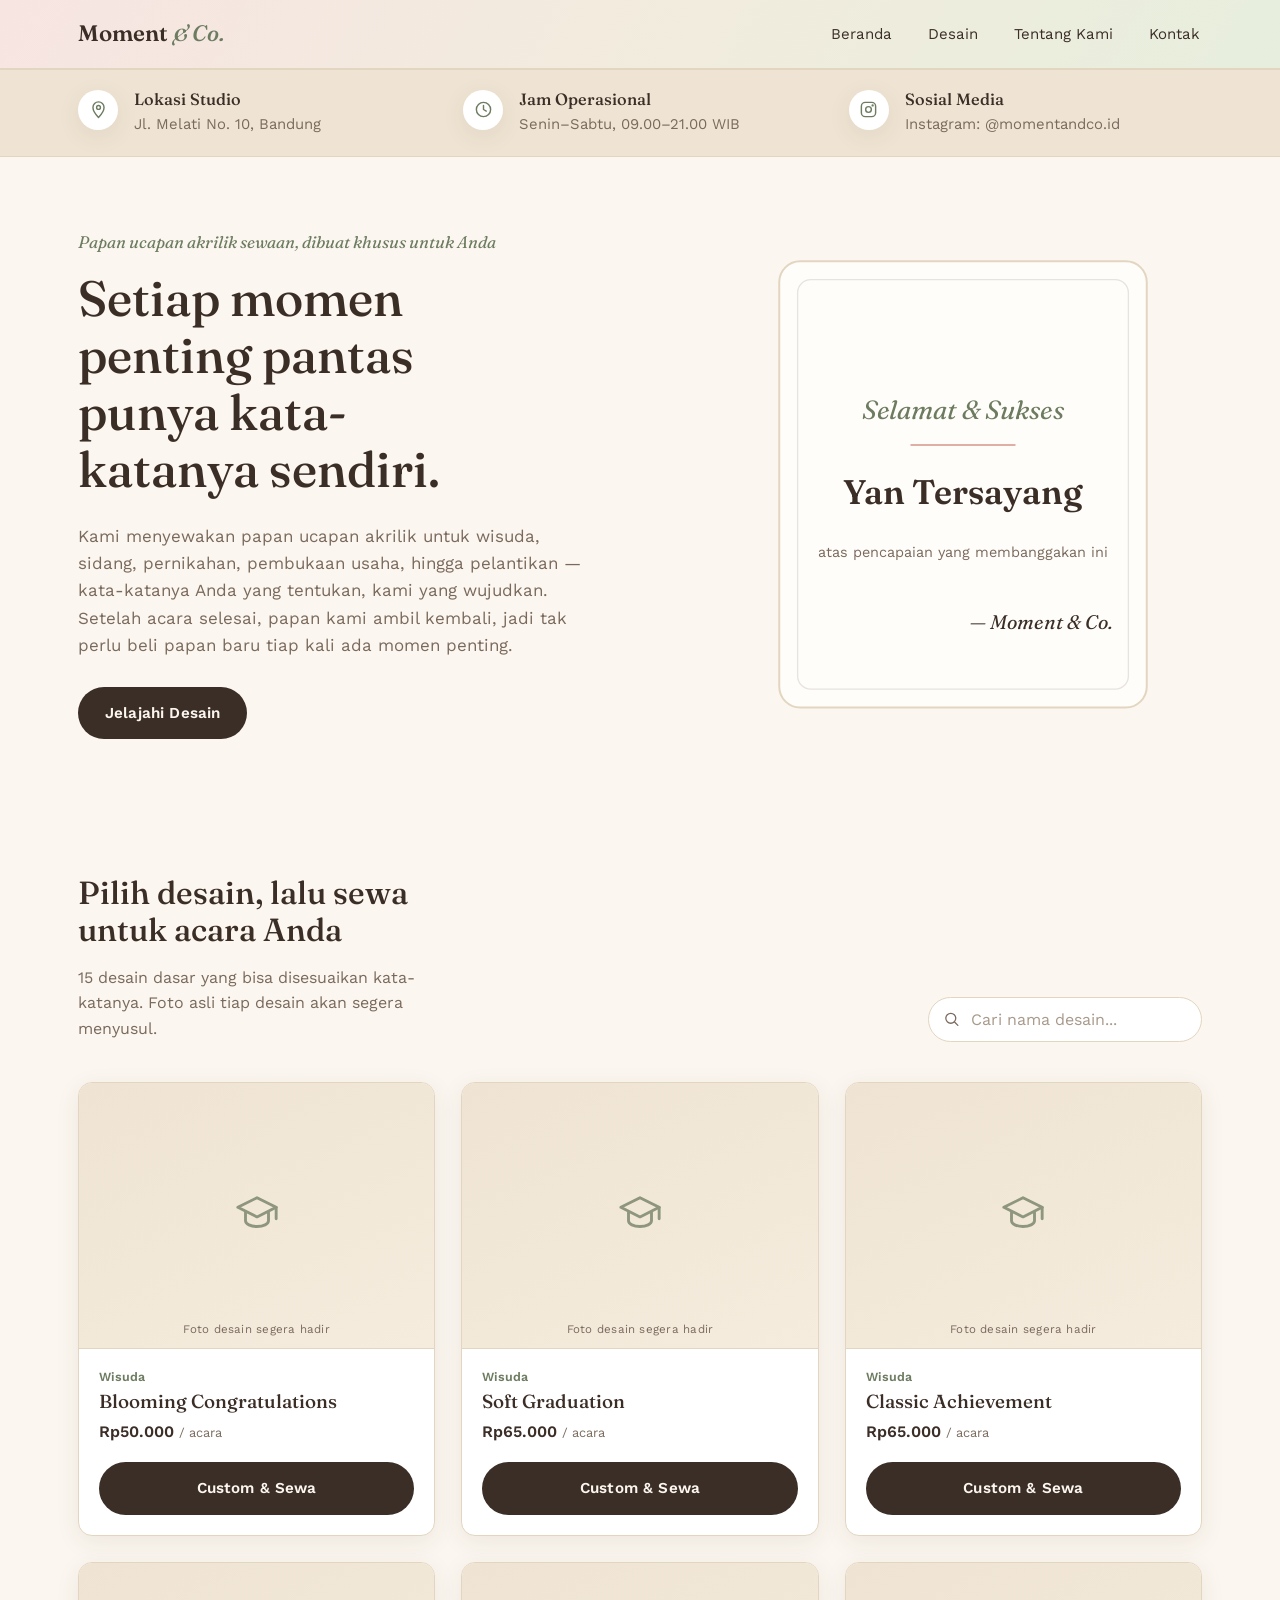
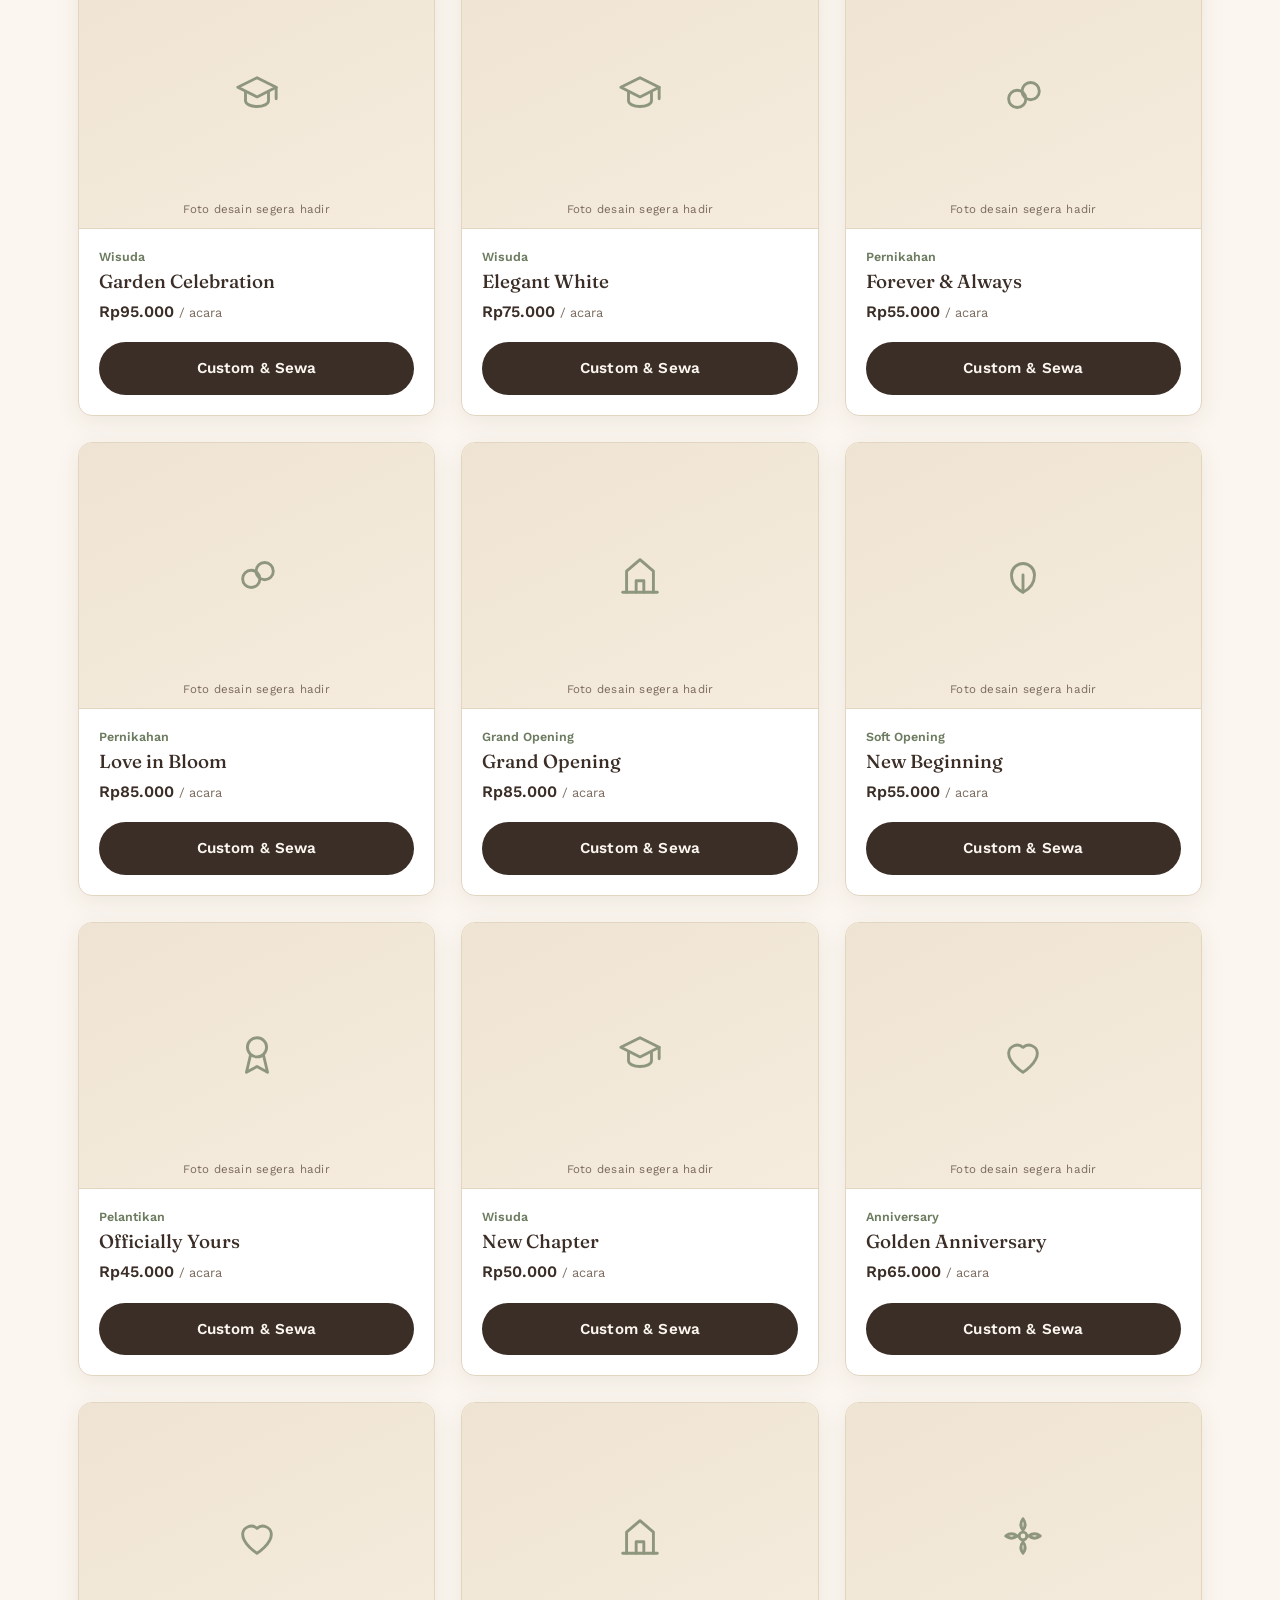
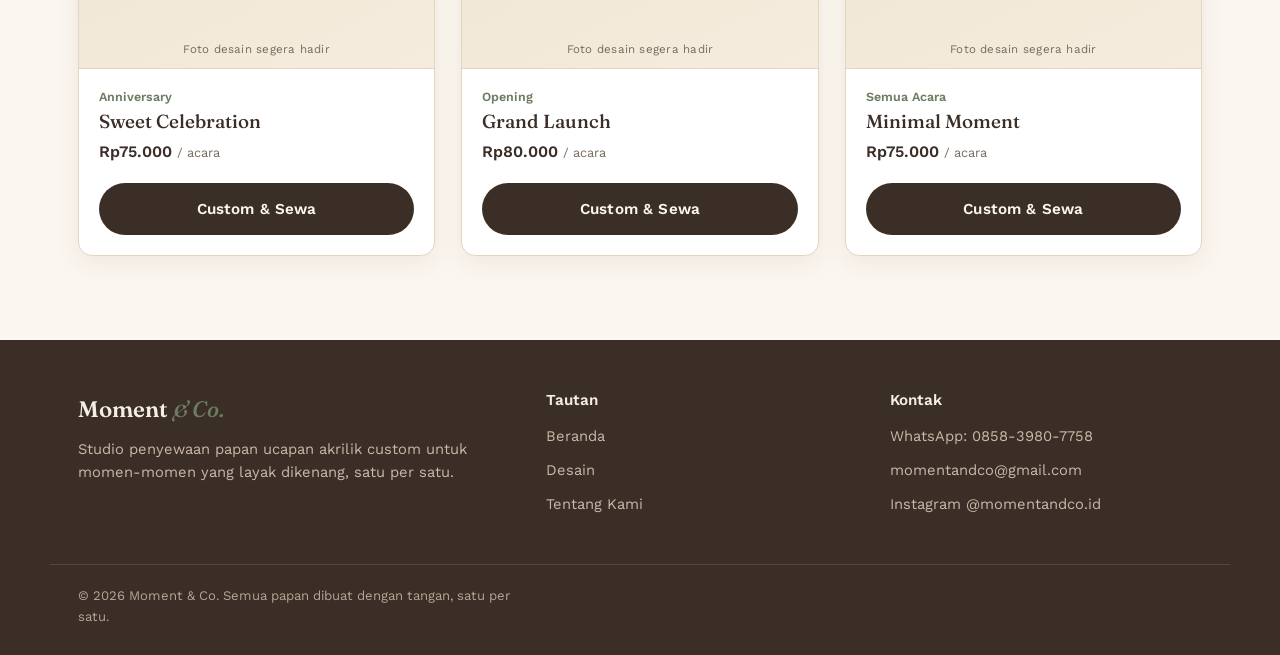
==== index.html @ bc60edc9 "Update index.html" ====
<!DOCTYPE html>
<html lang="id">
<head>
<meta charset="UTF-8">
<meta name="viewport" content="width=device-width, initial-scale=1.0">
<title>Moment & Co. — Sewa Papan Ucapan Akrilik Custom</title>
<meta name="description" content="Sewa papan ucapan akrilik custom untuk wisuda, pernikahan, grand opening, dan momen spesial lainnya. Desain sendiri, ajukan sewa langsung lewat WhatsApp.">
<link rel="stylesheet" href="css/style.css">
</head>
<body>

<header class="site-header">
  <div class="wrap">
    <a href="index.html" class="brand">Moment <span>&amp; Co.</span></a>
    <nav class="main-nav" id="mainNav">
      <ul>
        <li><a href="index.html">Beranda</a></li>
        <li><a href="#desain">Desain</a></li>
        <li><a href="#tentang">Tentang Kami</a></li>
        <li><a href="#kontak">Kontak</a></li>
      </ul>
    </nav>
    <button class="nav-toggle" id="navToggle" aria-label="Buka menu" aria-expanded="false">
      <svg viewBox="0 0 24 24" fill="none" stroke="currentColor" stroke-width="1.8" stroke-linecap="round"><line x1="3" y1="6" x2="21" y2="6"/><line x1="3" y1="12" x2="21" y2="12"/><line x1="3" y1="18" x2="21" y2="18"/></svg>
    </button>
  </div>
</header>

<main>

  <!-- STORE INFO (Tentang Kami) — sekarang di posisi paling atas,
       menggantikan slot screen-tabs yang lama -->
  <section class="store-info" id="tentang">
    <div class="wrap">
      <div class="info-grid">
        <div class="info-block">
          <span class="info-icon"><svg viewBox="0 0 24 24" fill="none" stroke-width="1.8" stroke-linecap="round" stroke-linejoin="round"><path d="M12 22s7-7.4 7-12.6A7 7 0 0 0 5 9.4C5 14.6 12 22 12 22Z"/><circle cx="12" cy="9.4" r="2.4"/></svg></span>
          <div>
            <h3>Lokasi Studio</h3>
            <p>Jl. Melati No. 10, Bandung</p>
          </div>
        </div>
        <div class="info-block">
          <span class="info-icon"><svg viewBox="0 0 24 24" fill="none" stroke-width="1.8" stroke-linecap="round" stroke-linejoin="round"><circle cx="12" cy="12" r="9"/><path d="M12 7v5l3.5 2"/></svg></span>
          <div>
            <h3>Jam Operasional</h3>
            <p>Senin–Sabtu, 09.00–21.00 WIB</p>
          </div>
        </div>
        <div class="info-block">
          <span class="info-icon"><svg viewBox="0 0 24 24" fill="none" stroke-width="1.8" stroke-linecap="round" stroke-linejoin="round"><rect x="3" y="3" width="18" height="18" rx="5"/><circle cx="12" cy="12" r="3.6"/><circle cx="17.2" cy="6.8" r="0.6" fill="currentColor"/></svg></span>
          <div>
            <h3>Sosial Media</h3>
            <p>Instagram: <a href="#kontak">@momentandco.id</a></p>
          </div>
        </div>
      </div>
    </div>
  </section>

  <!-- HERO -->
  <section class="hero" id="utama">
    <div class="wrap">
      <div class="hero-copy">
        <p class="hero-eyebrow">Papan ucapan akrilik sewaan, dibuat khusus untuk Anda</p>
        <h1>Setiap momen penting pantas punya kata-katanya sendiri.</h1>
        <p class="hero-lead">Kami menyewakan papan ucapan akrilik untuk wisuda, sidang, pernikahan, pembukaan usaha, hingga pelantikan — kata-katanya Anda yang tentukan, kami yang wujudkan. Setelah acara selesai, papan kami ambil kembali, jadi tak perlu beli papan baru tiap kali ada momen penting.</p>
        <div class="hero-actions">
          <a href="#desain" class="btn btn-primary">Jelajahi Desain</a>
        </div>
      </div>
      <div class="hero-art" aria-hidden="true">
        <svg viewBox="0 0 320 380" fill="none">
          <rect x="20" y="20" width="280" height="340" rx="16" fill="#FFFDF9" stroke="#E3D6C1" stroke-width="1.5"/>
          <rect x="34" y="34" width="252" height="312" rx="10" fill="none" stroke="#3B2E27" stroke-opacity="0.12"/>
          <text x="160" y="140" font-family="Fraunces, serif" font-style="italic" font-size="20" fill="#6D7C60" text-anchor="middle">Selamat & Sukses</text>
          <line x1="120" y1="160" x2="200" y2="160" stroke="#DFAFA6" stroke-width="1.5"/>
          <text x="160" y="205" font-family="Fraunces, serif" font-weight="600" font-size="26" fill="#3B2E27" text-anchor="middle">Yan Tersayang</text>
          <text x="160" y="245" font-family="Work Sans, sans-serif" font-size="11" fill="#7A6A5D" text-anchor="middle">atas pencapaian yang membanggakan ini</text>
          <text x="220" y="300" font-family="Fraunces, serif" font-style="italic" font-size="15" fill="#3B2E27" text-anchor="middle">— Moment &amp; Co.</text>
        </svg>
      </div>
    </div>
  </section>

  <!-- DESIGNS -->
  <section class="designs-section" id="desain">
    <div class="wrap">
      <div class="section-head">
        <div>
          <h2>Pilih desain, lalu sewa untuk acara Anda</h2>
          <p>15 desain dasar yang bisa disesuaikan kata-katanya. Foto asli tiap desain akan segera menyusul.</p>
        </div>
        <div class="search-bar">
          <svg viewBox="0 0 24 24" fill="none" stroke-width="1.8" stroke-linecap="round"><circle cx="11" cy="11" r="7"/><line x1="21" y1="21" x2="16.6" y2="16.6"/></svg>
          <input type="text" id="designSearch" placeholder="Cari nama desain..." aria-label="Cari nama desain">
        </div>
      </div>

      <div class="designs-grid" id="designsGrid"></div>
      <p class="search-empty" id="searchEmpty">Desain tidak ditemukan. Coba kata kunci lain.</p>
    </div>
  </section>

</main>

<footer class="site-footer" id="kontak">
  <div class="wrap">
    <div>
      <div class="brand">Moment <span>&amp; Co.</span></div>
      <p>Studio penyewaan papan ucapan akrilik custom untuk momen-momen yang layak dikenang, satu per satu.</p>
    </div>
    <div>
      <h4>Tautan</h4>
      <ul>
        <li><a href="index.html">Beranda</a></li>
        <li><a href="#desain">Desain</a></li>
        <li><a href="#tentang">Tentang Kami</a></li>
      </ul>
    </div>
    <div>
      <h4>Kontak</h4>
      <ul>
        <li><a href="https://wa.me/6281234567890" target="_blank" rel="noopener">WhatsApp: 0858-3980-7758</a></li>
        <li><a href="mailto:momentandco@gmail.com">momentandco@gmail.com</a></li>
        <li><a href="#" onclick="return false;">Instagram @momentandco.id</a></li>
      </ul>
    </div>
  </div>
  <div class="wrap footer-bottom">
    © 2026 Moment &amp; Co. Semua papan dibuat dengan tangan, satu per satu.
  </div>
</footer>

<script src="js/nav.js"></script>
<script src="js/data.js"></script>
<script src="js/main.js"></script>
</body>
</html>
---- css/style.css ----
/* ===================================================================
   Moment & Co. — stylesheet
   Palette: warm ivory, espresso type, muted sage + dusty rose accents
   Type: Fraunces (display) + Work Sans (body/UI)
=================================================================== */

@import url('https://fonts.googleapis.com/css2?family=Fraunces:ital,opsz,wght@0,9..144,400;0,9..144,500;0,9..144,600;1,9..144,500&family=Work+Sans:wght@400;500;600&display=swap');

:root{
  --ivory:#FBF6EF;
  --paper:#FFFFFF;
  --espresso:#3B2E27;
  --taupe:#7A6A5D;
  --sage:#8C9A7E;
  --sage-dark:#6D7C60;
  --rose:#DFAFA6;
  --rose-dark:#C68F84;
  --beige:#EFE4D3;
  --line:#E3D6C1;

  --font-display:'Fraunces', serif;
  --font-body:'Work Sans', sans-serif;

  --radius:14px;
  --radius-sm:8px;
  --shadow-soft:0 6px 24px rgba(59,46,39,0.08);
  --shadow-lift:0 10px 30px rgba(59,46,39,0.14);
  --container:1180px;
}

*,*::before,*::after{ box-sizing:border-box; }
html{ scroll-behavior:smooth; }
body{
  margin:0;
  background:var(--ivory);
  color:var(--espresso);
  font-family:var(--font-body);
  font-size:16px;
  line-height:1.6;
  -webkit-font-smoothing:antialiased;
}
h1,h2,h3,h4{
  font-family:var(--font-display);
  font-weight:500;
  color:var(--espresso);
  line-height:1.15;
  margin:0 0 0.5em;
}
p{ margin:0 0 1em; color:var(--taupe); }
a{ color:inherit; text-decoration:none; }
ul{ list-style:none; margin:0; padding:0; }
img{ max-width:100%; display:block; }
button{ font-family:inherit; cursor:pointer; }
input,select,textarea{ font-family:inherit; font-size:1rem; }

:focus-visible{
  outline:2px solid var(--sage-dark);
  outline-offset:3px;
}

.wrap{
  max-width:var(--container);
  margin:0 auto;
  padding:0 28px;
}

@media (prefers-reduced-motion: reduce){
  *{ animation-duration:0.001ms !important; transition-duration:0.001ms !important; }
  html{ scroll-behavior:auto; }
}

/* ---------- Buttons ---------- */
.btn{
  display:inline-flex;
  align-items:center;
  justify-content:center;
  gap:8px;
  padding:13px 26px;
  border-radius:999px;
  border:1px solid transparent;
  font-size:0.95rem;
  font-weight:600;
  letter-spacing:0.01em;
  transition:transform 0.18s ease, box-shadow 0.18s ease, background 0.18s ease;
}
.btn-primary{
  background:var(--espresso);
  color:var(--ivory);
}
.btn-primary:hover{ background:#2C221D; box-shadow:var(--shadow-lift); transform:translateY(-1px); }
.btn-secondary{
  background:transparent;
  border-color:var(--espresso);
  color:var(--espresso);
}
.btn-secondary:hover{ background:var(--espresso); color:var(--ivory); }
.btn-full{ width:100%; }
.btn:disabled{ opacity:0.5; cursor:not-allowed; transform:none; box-shadow:none; }

/* ---------- Header ---------- */
.site-header{
  position:sticky;
  top:0;
  z-index:50;
  background:linear-gradient(120deg, #F7E5E2 0%, #F1ECDD 55%, #E7EEDD 100%);
  border-bottom:1px solid var(--line);
}
.site-header .wrap{
  display:flex;
  align-items:center;
  justify-content:space-between;
  padding-top:16px;
  padding-bottom:16px;
}
.brand{
  font-family:var(--font-display);
  font-size:1.4rem;
  font-weight:600;
  color:var(--espresso);
}
.brand span{ font-style:italic; font-weight:500; color:var(--sage-dark); }

.main-nav ul{ display:flex; gap:32px; }
.main-nav a{
  font-size:0.94rem;
  color:var(--espresso);
  padding:6px 2px;
  border-bottom:1px solid transparent;
  transition:border-color 0.18s ease, color 0.18s ease;
}
.main-nav a:hover{ border-color:var(--sage-dark); }

.nav-toggle{
  display:none;
  background:none;
  border:none;
  padding:6px;
}
.nav-toggle svg{ width:26px; height:26px; }

/* ---------- Store info (Tentang Kami) — kini di posisi paling atas,
   menggantikan slot screen-tabs yang lama, tampil di semua halaman ---------- */
.store-info-heading{
  font-family:var(--font-display);
  font-style:italic;
  color:var(--sage-dark);
  font-size:1.02rem;
  margin-bottom:18px;
}

/* Section padding utility, dipakai langsung tanpa gating tab lagi
   (.builder sudah didefinisikan di bagian "Custom board & checkout page").
   Garis tipis di atas tiap section memisahkan area saat semuanya di-scroll
   berurutan dalam satu halaman (dulu dipisah lewat tab). */
.panel-pad{
  padding:48px 0 64px;
  border-top:1px solid var(--line);
}

@media (max-width:820px){
  .nav-toggle{ display:block; }
  .main-nav{
    position:absolute;
    top:100%;
    left:0;
    right:0;
    background:var(--ivory);
    border-bottom:1px solid var(--line);
    max-height:0;
    overflow:hidden;
    transition:max-height 0.25s ease;
  }
  .main-nav.open{ max-height:280px; }
  .main-nav ul{
    flex-direction:column;
    gap:0;
    padding:8px 28px 20px;
  }
  .main-nav li{ border-top:1px solid var(--line); }
  .main-nav a{ display:block; padding:14px 2px; border-bottom:none; }
}

/* ---------- Hero ---------- */
.hero{
  padding:72px 0 64px;
  overflow:hidden;
}
.hero .wrap{
  display:grid;
  grid-template-columns:1.05fr 0.85fr;
  gap:56px;
  align-items:center;
}
.hero-eyebrow{
  font-family:var(--font-display);
  font-style:italic;
  color:var(--sage-dark);
  font-size:1.05rem;
  margin-bottom:14px;
}
.hero h1{
  font-size:clamp(2.1rem, 4vw, 3.1rem);
  max-width:14ch;
}
.hero-lead{
  font-size:1.06rem;
  max-width:46ch;
  margin-bottom:28px;
}
.hero-actions{ display:flex; gap:16px; flex-wrap:wrap; }

.hero-art{
  position:relative;
  display:flex;
  align-items:center;
  justify-content:center;
}
.hero-art svg{ width:100%; height:auto; max-width:420px; }

@media (max-width:900px){
  .hero .wrap{ grid-template-columns:1fr; }
  .hero-art{ order:-1; max-width:300px; margin:0 auto; }
}

/* ---------- Store info ---------- */
.store-info{
  background:var(--beige);
  border-top:1px solid var(--line);
  border-bottom:1px solid var(--line);
  padding:20px 0;
}
.info-grid{
  display:grid;
  grid-template-columns:repeat(3,1fr);
  gap:32px;
}
.info-block{ display:flex; gap:16px; }
.info-icon{
  flex:none;
  width:40px; height:40px;
  border-radius:50%;
  background:var(--paper);
  display:flex; align-items:center; justify-content:center;
  box-shadow:var(--shadow-soft);
}
.info-icon svg{ width:19px; height:19px; stroke:var(--sage-dark); }
.info-block h3{ font-size:1.02rem; margin-bottom:4px; }
.info-block p{ margin:0; font-size:0.93rem; }

@media (max-width:820px){
  .info-grid{ grid-template-columns:1fr; }
}

/* ---------- Search + designs ---------- */
.designs-section{ padding:72px 0 84px; }
.section-head{
  display:flex;
  align-items:flex-end;
  justify-content:space-between;
  gap:24px;
  margin-bottom:32px;
  flex-wrap:wrap;
}
.section-head h2{ font-size:2rem; max-width:16ch; }
.section-head p{ margin:0; max-width:40ch; }

.search-bar{
  position:relative;
  max-width:360px;
  margin-left:auto;
}
.search-bar input{
  width:100%;
  padding:12px 16px 12px 42px;
  border-radius:999px;
  border:1px solid var(--line);
  background:var(--paper);
  color:var(--espresso);
}
.search-bar input::placeholder{ color:#A8998A; }
.search-bar svg{
  position:absolute;
  left:15px; top:50%;
  transform:translateY(-50%);
  width:17px; height:17px;
  stroke:var(--taupe);
}
.search-empty{
  display:none;
  text-align:center;
  padding:40px 0;
  color:var(--taupe);
  font-family:var(--font-display);
  font-size:1.15rem;
}

.designs-grid{
  display:grid;
  grid-template-columns:repeat(3, 1fr);
  gap:26px;
  margin-top:40px;
}
@media (max-width:980px){ .designs-grid{ grid-template-columns:repeat(2,1fr); } }
@media (max-width:600px){ .designs-grid{ grid-template-columns:1fr; } }

.board-card{
  background:var(--paper);
  border:1px solid var(--line);
  border-radius:var(--radius);
  overflow:hidden;
  box-shadow:var(--shadow-soft);
  transition:transform 0.2s ease, box-shadow 0.2s ease;
  display:flex;
  flex-direction:column;
}
.board-card:hover{ transform:translateY(-3px); box-shadow:var(--shadow-lift); }

.board-thumb{
  position:relative;
  aspect-ratio:4/3;
  background:linear-gradient(155deg, var(--beige) 0%, #F5ECDD 100%);
  display:flex;
  align-items:center;
  justify-content:center;
  border-bottom:1px solid var(--line);
}
.board-thumb img{
  position:absolute; inset:0;
  width:100%; height:100%;
  object-fit:cover;
}
.board-thumb .thumb-icon{ width:46px; height:46px; stroke:var(--sage-dark); opacity:0.75; }
.board-thumb .thumb-caption{
  position:absolute;
  bottom:10px; left:0; right:0;
  text-align:center;
  font-size:0.72rem;
  color:var(--taupe);
  letter-spacing:0.02em;
}

.board-body{ padding:18px 20px 20px; display:flex; flex-direction:column; gap:4px; flex:1; }
.board-occasion{ font-size:0.78rem; color:var(--sage-dark); font-weight:600; }
.board-name{ font-family:var(--font-display); font-size:1.18rem; margin:0; }
.board-price{ color:var(--espresso); font-weight:600; margin:2px 0 14px; }
.price-unit{ color:var(--taupe); font-weight:400; font-size:0.8rem; }
.board-body .btn{ margin-top:auto; }

/* ---------- Footer ---------- */
.site-footer{
  background:var(--espresso);
  color:#EFE6DC;
  padding:52px 0 28px;
}
.site-footer .wrap{
  display:grid;
  grid-template-columns:1.4fr 1fr 1fr;
  gap:32px;
}
.site-footer h4{ color:#F5EEE4; font-size:0.95rem; margin-bottom:14px; font-family:var(--font-body); font-weight:600; }
.site-footer .brand{ color:#F5EEE4; margin-bottom:10px; }
.site-footer p, .site-footer a{ color:#CBB9A8; font-size:0.92rem; }
.site-footer a:hover{ color:#F5EEE4; }
.site-footer li{ margin-bottom:8px; }
.footer-bottom{
  margin-top:40px;
  padding-top:20px;
  border-top:1px solid rgba(255,255,255,0.12);
  font-size:0.82rem;
  color:#B7A594;
}
@media (max-width:700px){
  .site-footer .wrap{ grid-template-columns:1fr; }
}

/* ===================================================================
   Custom board & checkout page
=================================================================== */
.page-header-strip{
  background:var(--beige);
  border-bottom:1px solid var(--line);
  padding:22px 0;
}
.selected-design-bar{
  display:flex;
  align-items:center;
  justify-content:space-between;
  flex-wrap:wrap;
  gap:12px;
}
.selected-design-bar .label{ font-size:0.8rem; color:var(--sage-dark); font-weight:600; margin-bottom:2px; }
.selected-design-bar h2{ font-size:1.3rem; margin:0; }
.selected-design-bar .price{ color:var(--taupe); font-size:0.95rem; }
.change-design{
  font-size:0.9rem;
  font-weight:600;
  color:var(--espresso);
  border-bottom:1px solid var(--espresso);
}

.builder{ padding:56px 0 24px; }
.builder-grid{
  display:grid;
  grid-template-columns:1fr 1fr;
  gap:52px;
  align-items:start;
}
@media (max-width:900px){
  .builder-grid{ grid-template-columns:1fr; gap:40px; }
}

.form-card{
  background:var(--paper);
  border:1px solid var(--line);
  border-radius:var(--radius);
  padding:30px 28px;
  box-shadow:var(--shadow-soft);
}
.form-card h2{ font-size:1.35rem; margin-bottom:6px; }
.form-card .form-sub{ margin-bottom:24px; font-size:0.92rem; }

.field{ margin-bottom:20px; }
.field label{
  display:block;
  font-size:0.86rem;
  font-weight:600;
  margin-bottom:7px;
  color:var(--espresso);
}
.field .hint{ font-weight:400; color:var(--taupe); font-size:0.82rem; }
.field input[type=text],
.field input[type=tel],
.field input[type=date],
.field select,
.field textarea{
  width:100%;
  padding:12px 14px;
  border:1px solid var(--line);
  border-radius:var(--radius-sm);
  background:var(--ivory);
  color:var(--espresso);
  transition:border-color 0.15s ease;
}
.field input:focus,
.field select:focus,
.field textarea:focus{ border-color:var(--sage-dark); }
.field textarea{ resize:vertical; min-height:90px; }
.field.has-error input,
.field.has-error select,
.field.has-error textarea{ border-color:var(--rose-dark); }
.error-msg{
  display:none;
  color:#B4574B;
  font-size:0.8rem;
  margin-top:6px;
}
.field.has-error .error-msg{ display:block; }

/* payment options */
.payment-options{ display:grid; gap:12px; }
.payment-option{
  display:flex;
  align-items:center;
  gap:12px;
  border:1px solid var(--line);
  border-radius:var(--radius-sm);
  padding:13px 16px;
  cursor:pointer;
  transition:border-color 0.15s ease, background 0.15s ease;
}
.payment-option:hover{ border-color:var(--sage-dark); }
.payment-option input{ accent-color:var(--sage-dark); width:17px; height:17px; }
.payment-option.selected{ border-color:var(--sage-dark); background:#F5F7F1; }
.payment-option .pay-name{ font-weight:600; font-size:0.94rem; }
.payment-option .pay-desc{ font-size:0.8rem; color:var(--taupe); }

/* ---------- Live preview ---------- */
.preview-wrap{ position:sticky; top:96px; }
.preview-label{ font-size:0.86rem; font-weight:600; color:var(--sage-dark); margin-bottom:12px; }

.board-frame{
  background:linear-gradient(160deg, #FFFDF9 0%, #F3E9D8 100%);
  border:1px solid var(--line);
  border-radius:18px;
  box-shadow:var(--shadow-lift);
  aspect-ratio:4/5;
  position:relative;
  padding:38px 30px;
  display:flex;
  flex-direction:column;
  align-items:center;
  justify-content:center;
  text-align:center;
  gap:14px;
}
.board-frame::before{
  content:"";
  position:absolute; inset:14px;
  border:1px solid rgba(59,46,39,0.14);
  border-radius:10px;
  pointer-events:none;
}
.pv-congrats{
  font-family:var(--font-display);
  font-style:italic;
  font-size:clamp(1.1rem,3vw,1.5rem);
  color:var(--sage-dark);
  word-break:break-word;
}
.pv-note{
  font-size:0.78rem;
  letter-spacing:0.02em;
  color:var(--taupe);
}
.pv-name{
  font-family:var(--font-display);
  font-weight:600;
  font-size:clamp(1.3rem,4vw,1.9rem);
  color:var(--espresso);
  word-break:break-word;
}
.pv-message{
  font-size:0.92rem;
  color:var(--taupe);
  max-width:34ch;
  word-break:break-word;
}
.pv-from{
  margin-top:6px;
  font-family:var(--font-display);
  font-style:italic;
  font-size:1rem;
  color:var(--espresso);
}
.preview-note{
  margin-top:14px;
  font-size:0.82rem;
  color:var(--taupe);
  text-align:center;
}

/* ---------- Summary ---------- */
.summary-card{
  background:var(--beige);
  border:1px solid var(--line);
  border-radius:var(--radius);
  padding:28px;
}
.summary-card h2{ font-size:1.2rem; margin-bottom:16px; }
.summary-grid{
  display:grid;
  grid-template-columns:1fr 1fr;
  gap:14px 24px;
}
@media (max-width:600px){ .summary-grid{ grid-template-columns:1fr; } }
.summary-row dt{ font-size:0.76rem; color:var(--sage-dark); font-weight:600; margin-bottom:2px; }
.summary-row dd{ margin:0; font-size:0.94rem; color:var(--espresso); }
.summary-total{
  margin-top:18px;
  padding-top:16px;
  border-top:1px solid var(--line);
  display:flex;
  justify-content:space-between;
  align-items:center;
  font-family:var(--font-display);
  font-size:1.2rem;
}

.order-submit{ padding:36px 0 80px; text-align:center; }
.order-submit .btn{ padding:16px 40px; font-size:1rem; }
.order-submit .submit-note{ margin-top:12px; font-size:0.82rem; }
.form-error-banner{
  display:none;
  max-width:520px;
  margin:0 auto 18px;
  background:#FBEDEA;
  border:1px solid #E9BDB4;
  color:#9C4438;
  padding:12px 18px;
  border-radius:var(--radius-sm);
  font-size:0.88rem;
}
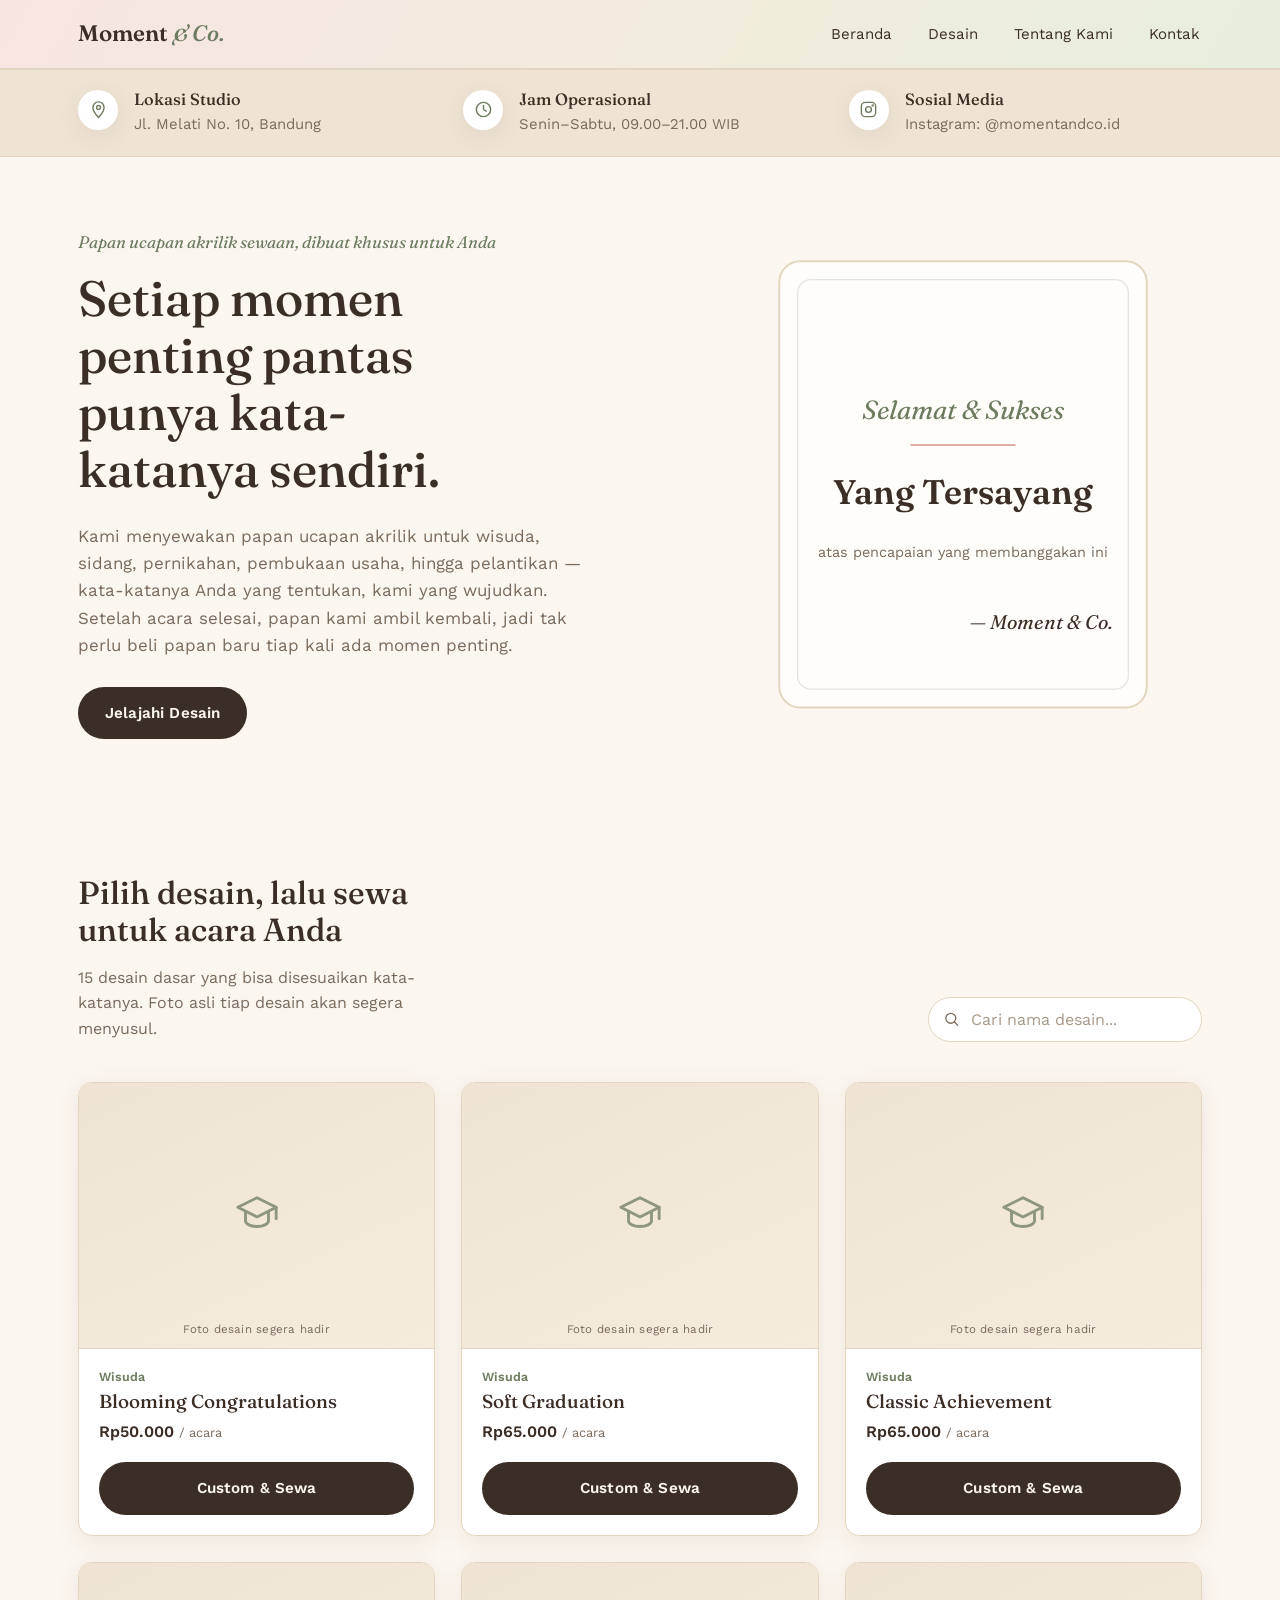
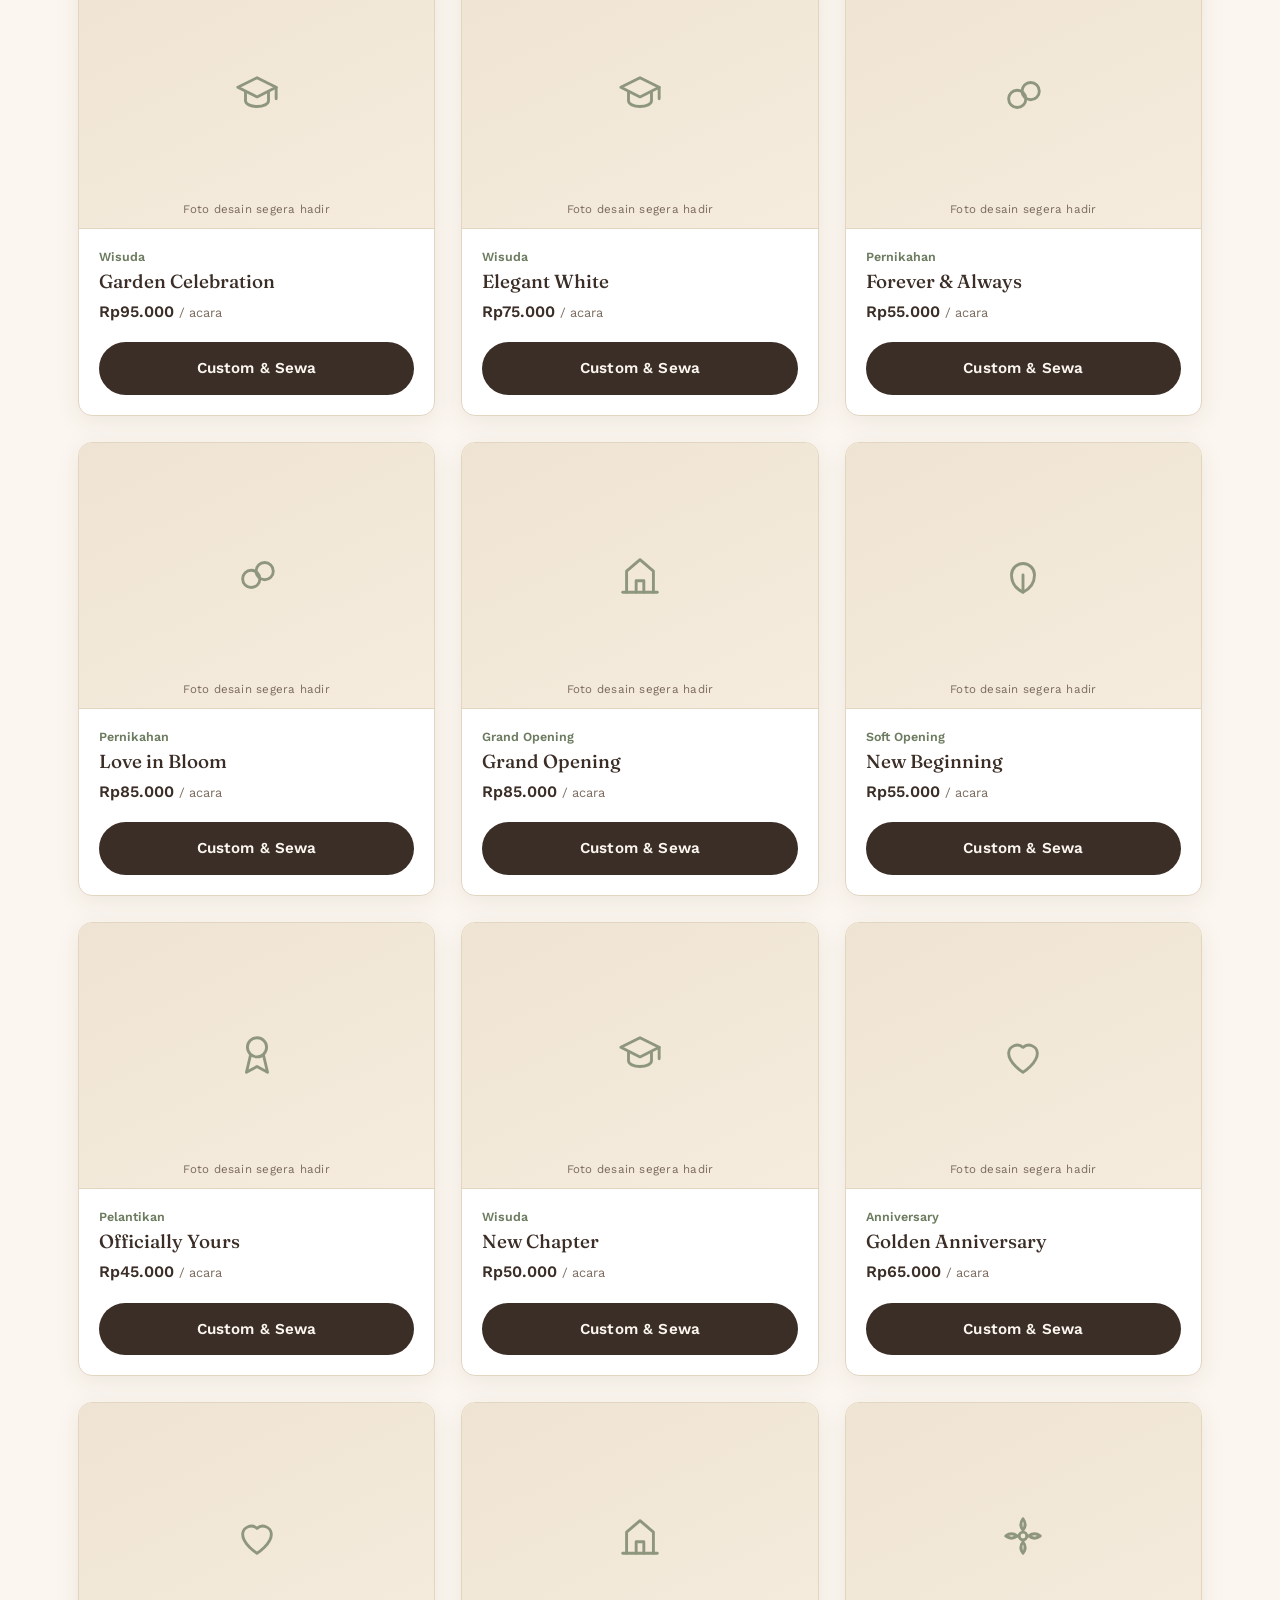
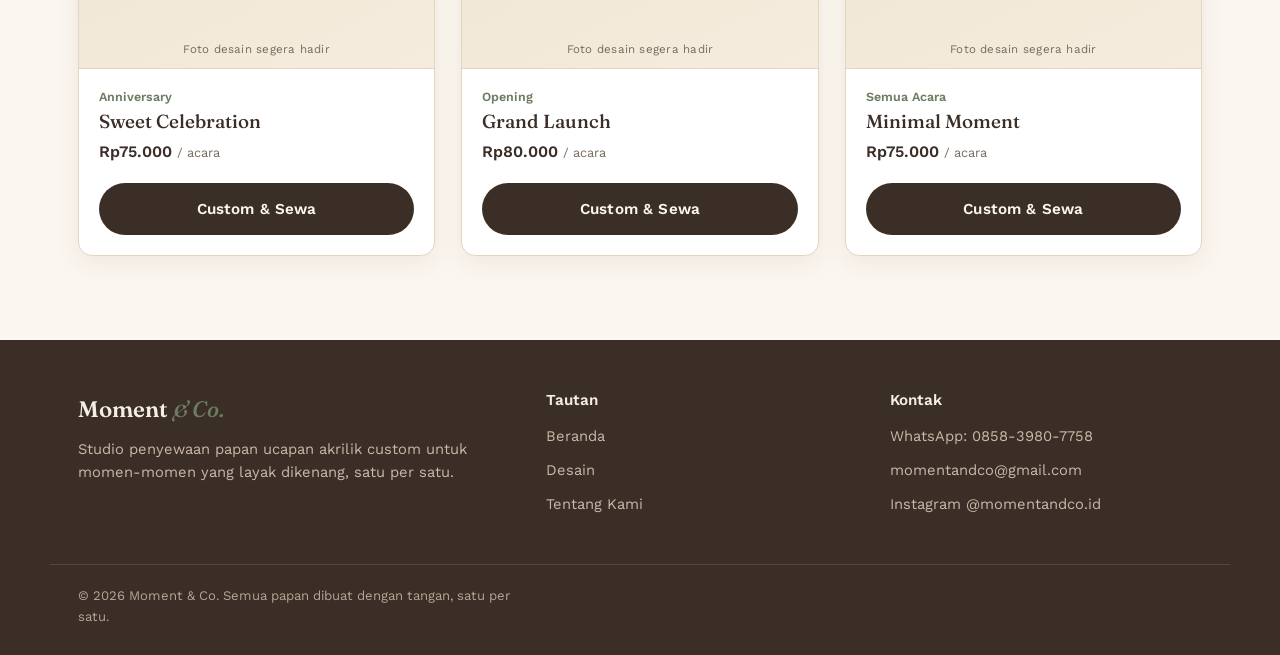
==== commit 4f90d596: "Correct text from 'Yan Tersayang' to 'Yang Tersayang'" ====
--- a/index.html
+++ b/index.html
@@ -75,7 +75,7 @@
           <rect x="34" y="34" width="252" height="312" rx="10" fill="none" stroke="#3B2E27" stroke-opacity="0.12"/>
           <text x="160" y="140" font-family="Fraunces, serif" font-style="italic" font-size="20" fill="#6D7C60" text-anchor="middle">Selamat & Sukses</text>
           <line x1="120" y1="160" x2="200" y2="160" stroke="#DFAFA6" stroke-width="1.5"/>
-          <text x="160" y="205" font-family="Fraunces, serif" font-weight="600" font-size="26" fill="#3B2E27" text-anchor="middle">Yan Tersayang</text>
+          <text x="160" y="205" font-family="Fraunces, serif" font-weight="600" font-size="26" fill="#3B2E27" text-anchor="middle">Yang Tersayang</text>
           <text x="160" y="245" font-family="Work Sans, sans-serif" font-size="11" fill="#7A6A5D" text-anchor="middle">atas pencapaian yang membanggakan ini</text>
           <text x="220" y="300" font-family="Fraunces, serif" font-style="italic" font-size="15" fill="#3B2E27" text-anchor="middle">— Moment &amp; Co.</text>
         </svg>
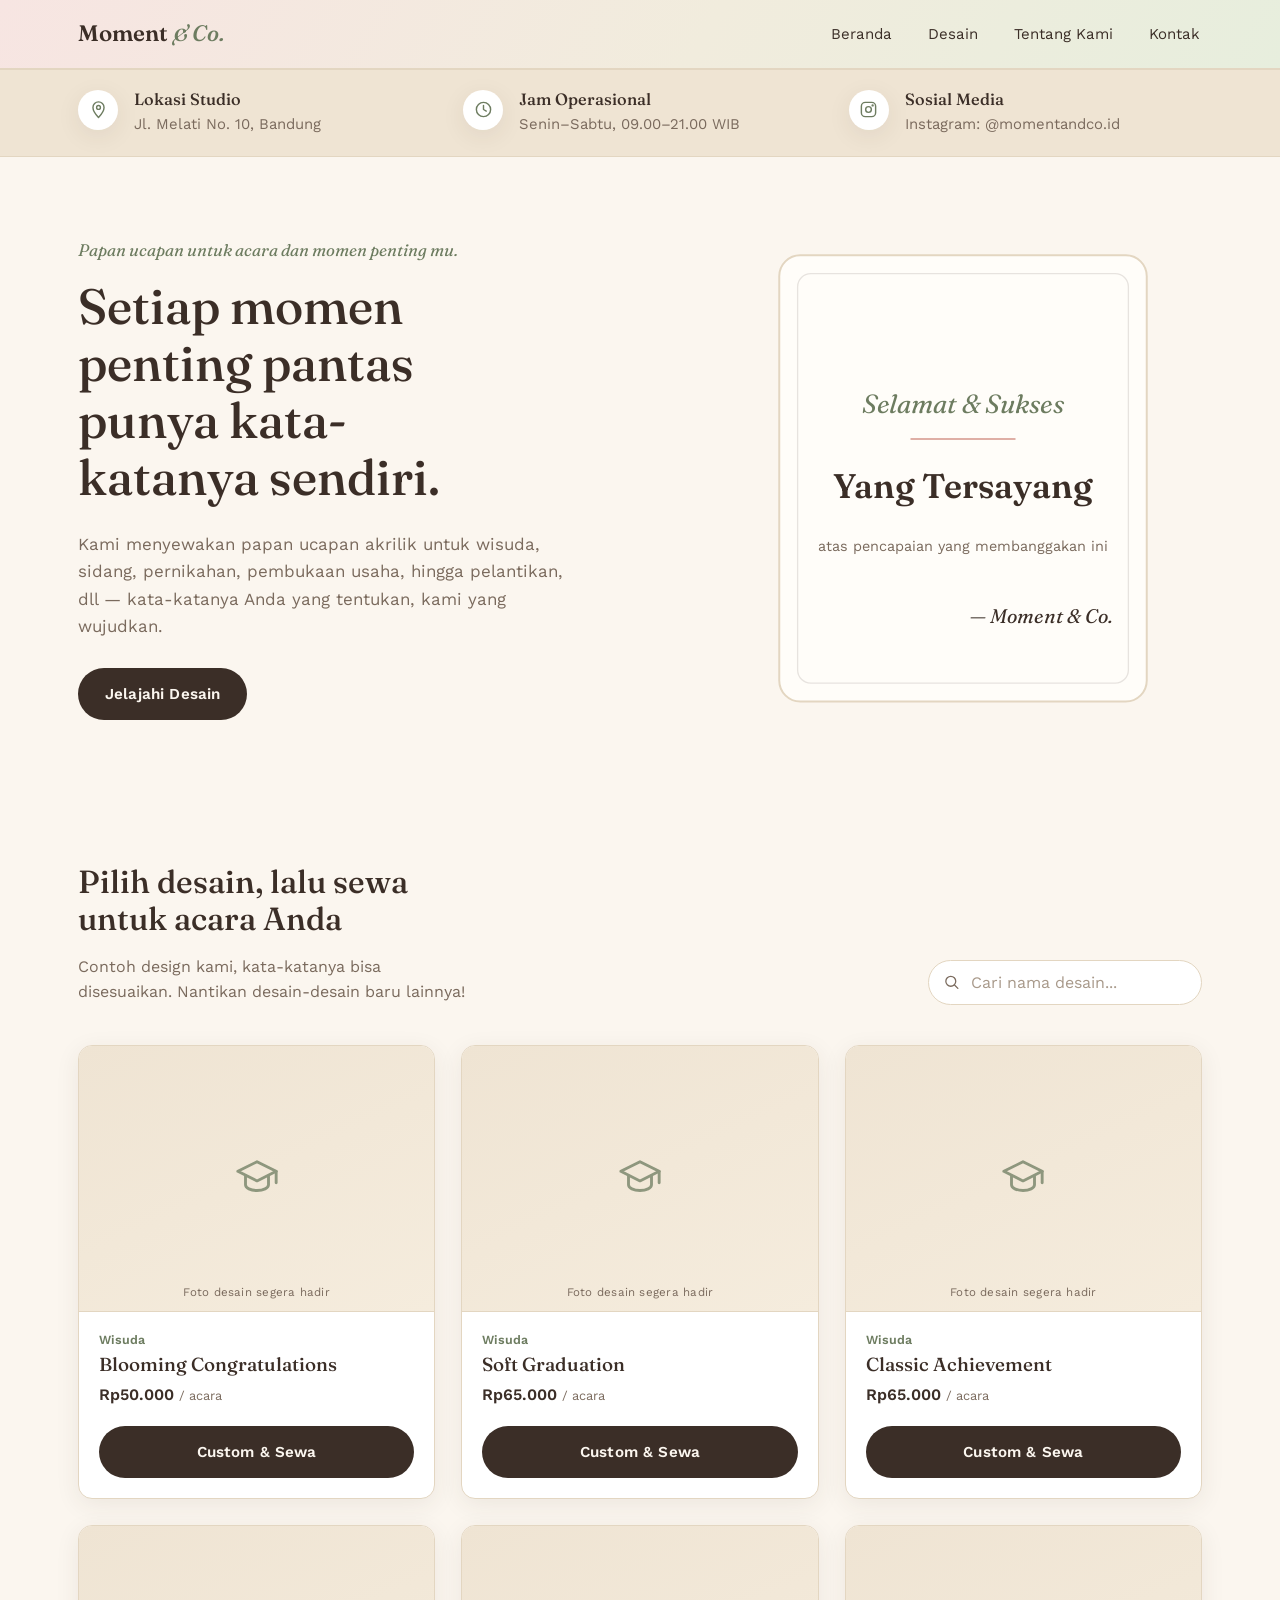
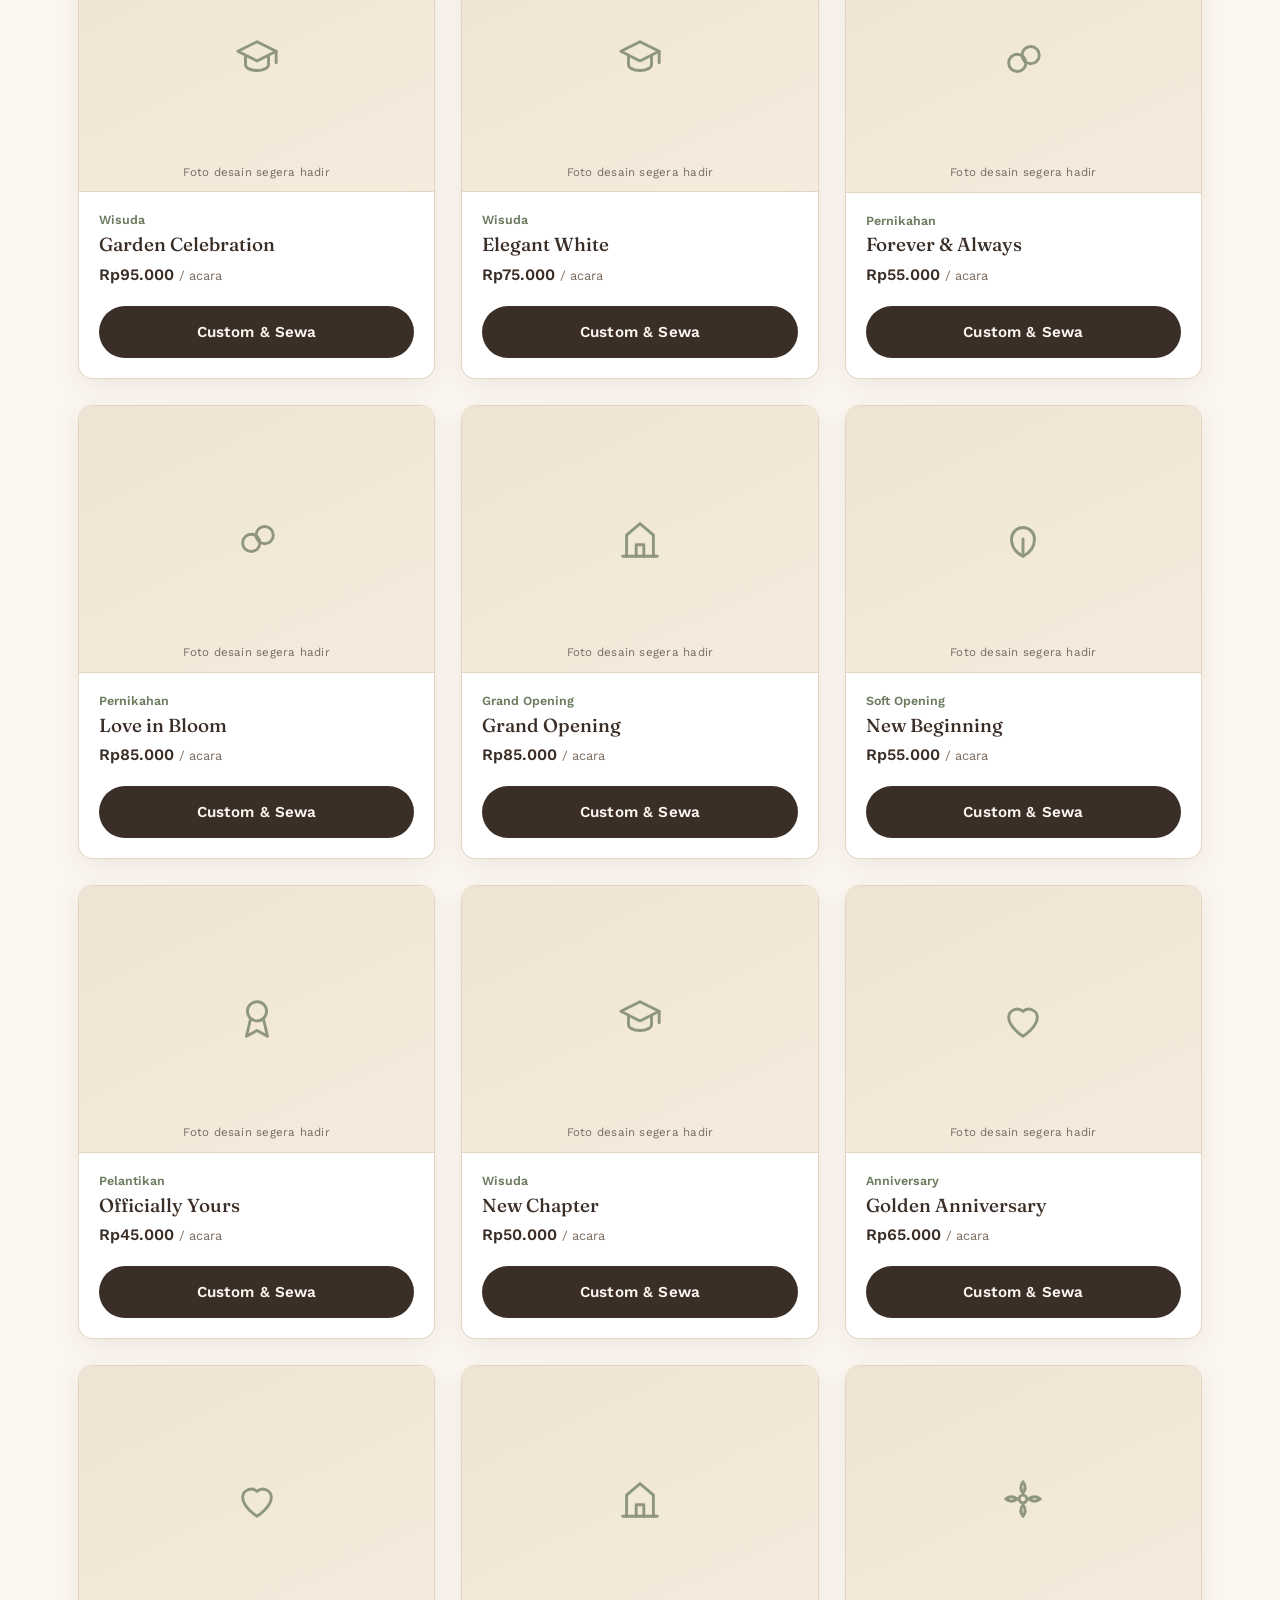
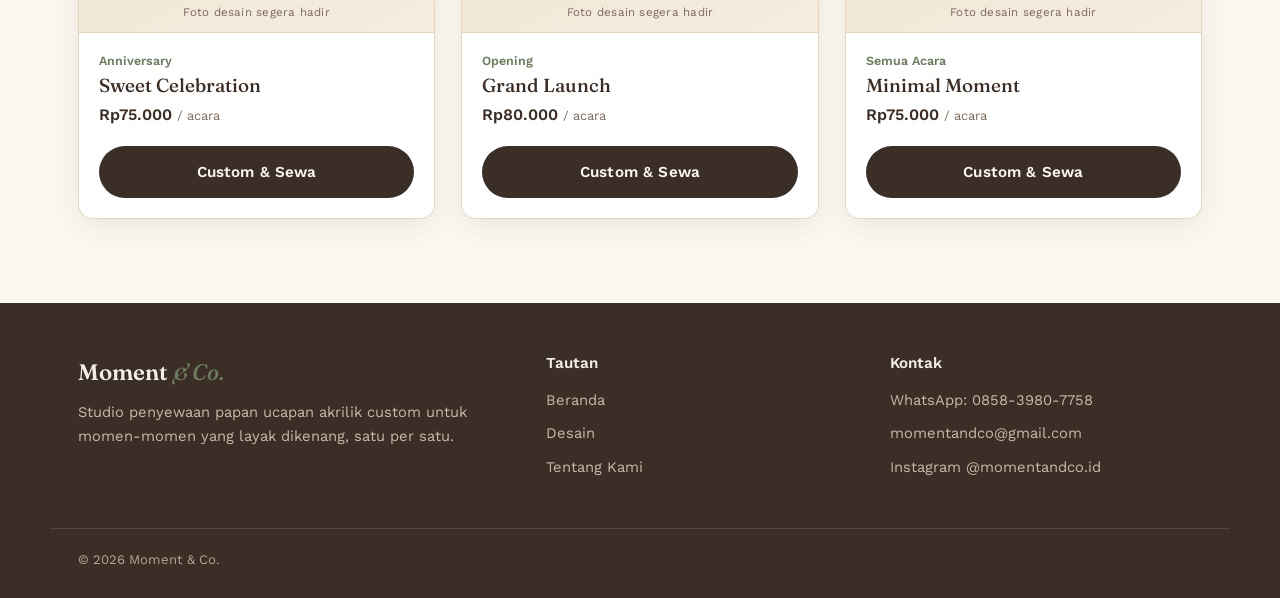
==== commit 96638dea: "Update index.html" ====
--- a/index.html
+++ b/index.html
@@ -62,9 +62,9 @@
   <section class="hero" id="utama">
     <div class="wrap">
       <div class="hero-copy">
-        <p class="hero-eyebrow">Papan ucapan akrilik sewaan, dibuat khusus untuk Anda</p>
+        <p class="hero-eyebrow">Papan ucapan untuk acara dan momen penting mu.</p>
         <h1>Setiap momen penting pantas punya kata-katanya sendiri.</h1>
-        <p class="hero-lead">Kami menyewakan papan ucapan akrilik untuk wisuda, sidang, pernikahan, pembukaan usaha, hingga pelantikan — kata-katanya Anda yang tentukan, kami yang wujudkan. Setelah acara selesai, papan kami ambil kembali, jadi tak perlu beli papan baru tiap kali ada momen penting.</p>
+        <p class="hero-lead">Kami menyewakan papan ucapan akrilik untuk wisuda, sidang, pernikahan, pembukaan usaha, hingga pelantikan, dll — kata-katanya Anda yang tentukan, kami yang wujudkan.</p>
         <div class="hero-actions">
           <a href="#desain" class="btn btn-primary">Jelajahi Desain</a>
         </div>
@@ -89,7 +89,7 @@
       <div class="section-head">
         <div>
           <h2>Pilih desain, lalu sewa untuk acara Anda</h2>
-          <p>15 desain dasar yang bisa disesuaikan kata-katanya. Foto asli tiap desain akan segera menyusul.</p>
+          <p>Contoh design kami, kata-katanya bisa disesuaikan. Nantikan desain-desain baru lainnya!</p>
         </div>
         <div class="search-bar">
           <svg viewBox="0 0 24 24" fill="none" stroke-width="1.8" stroke-linecap="round"><circle cx="11" cy="11" r="7"/><line x1="21" y1="21" x2="16.6" y2="16.6"/></svg>
@@ -128,7 +128,7 @@
     </div>
   </div>
   <div class="wrap footer-bottom">
-    © 2026 Moment &amp; Co. Semua papan dibuat dengan tangan, satu per satu.
+    © 2026 Moment &amp; Co.
   </div>
 </footer>
 
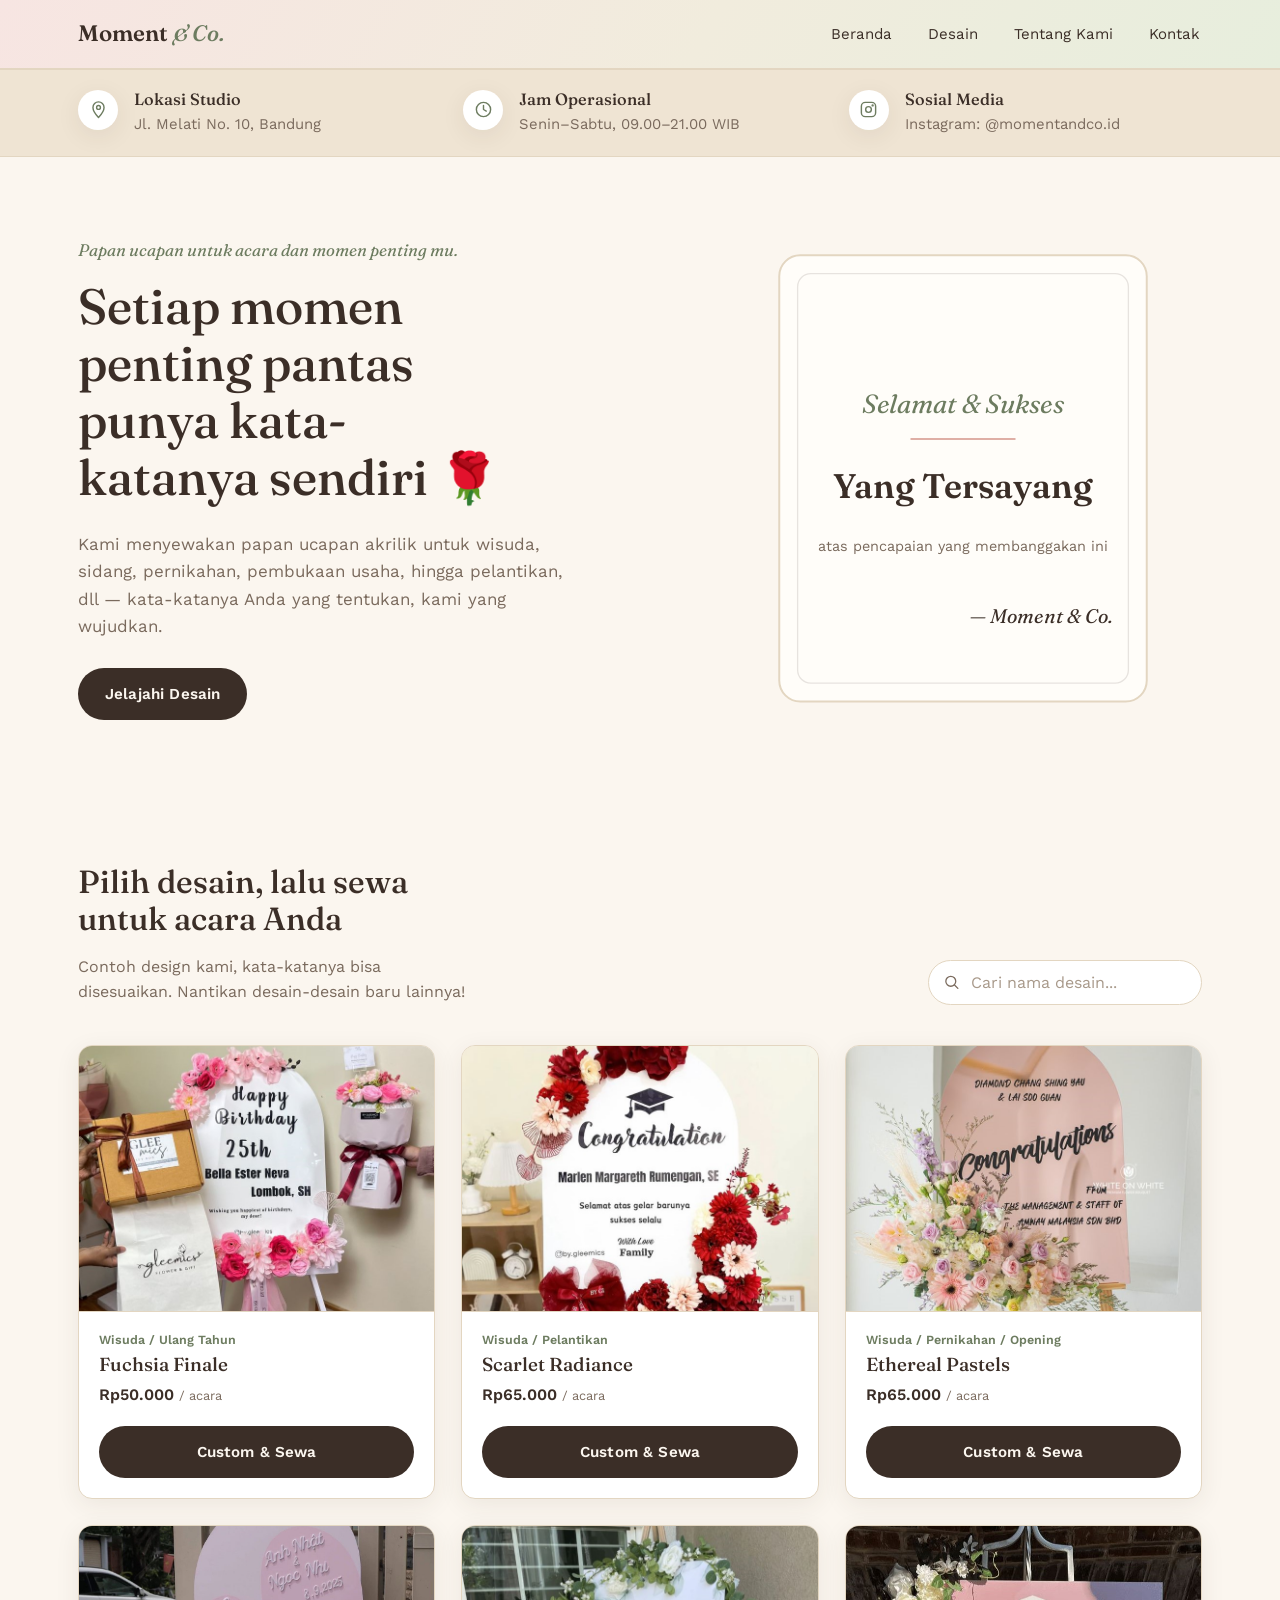
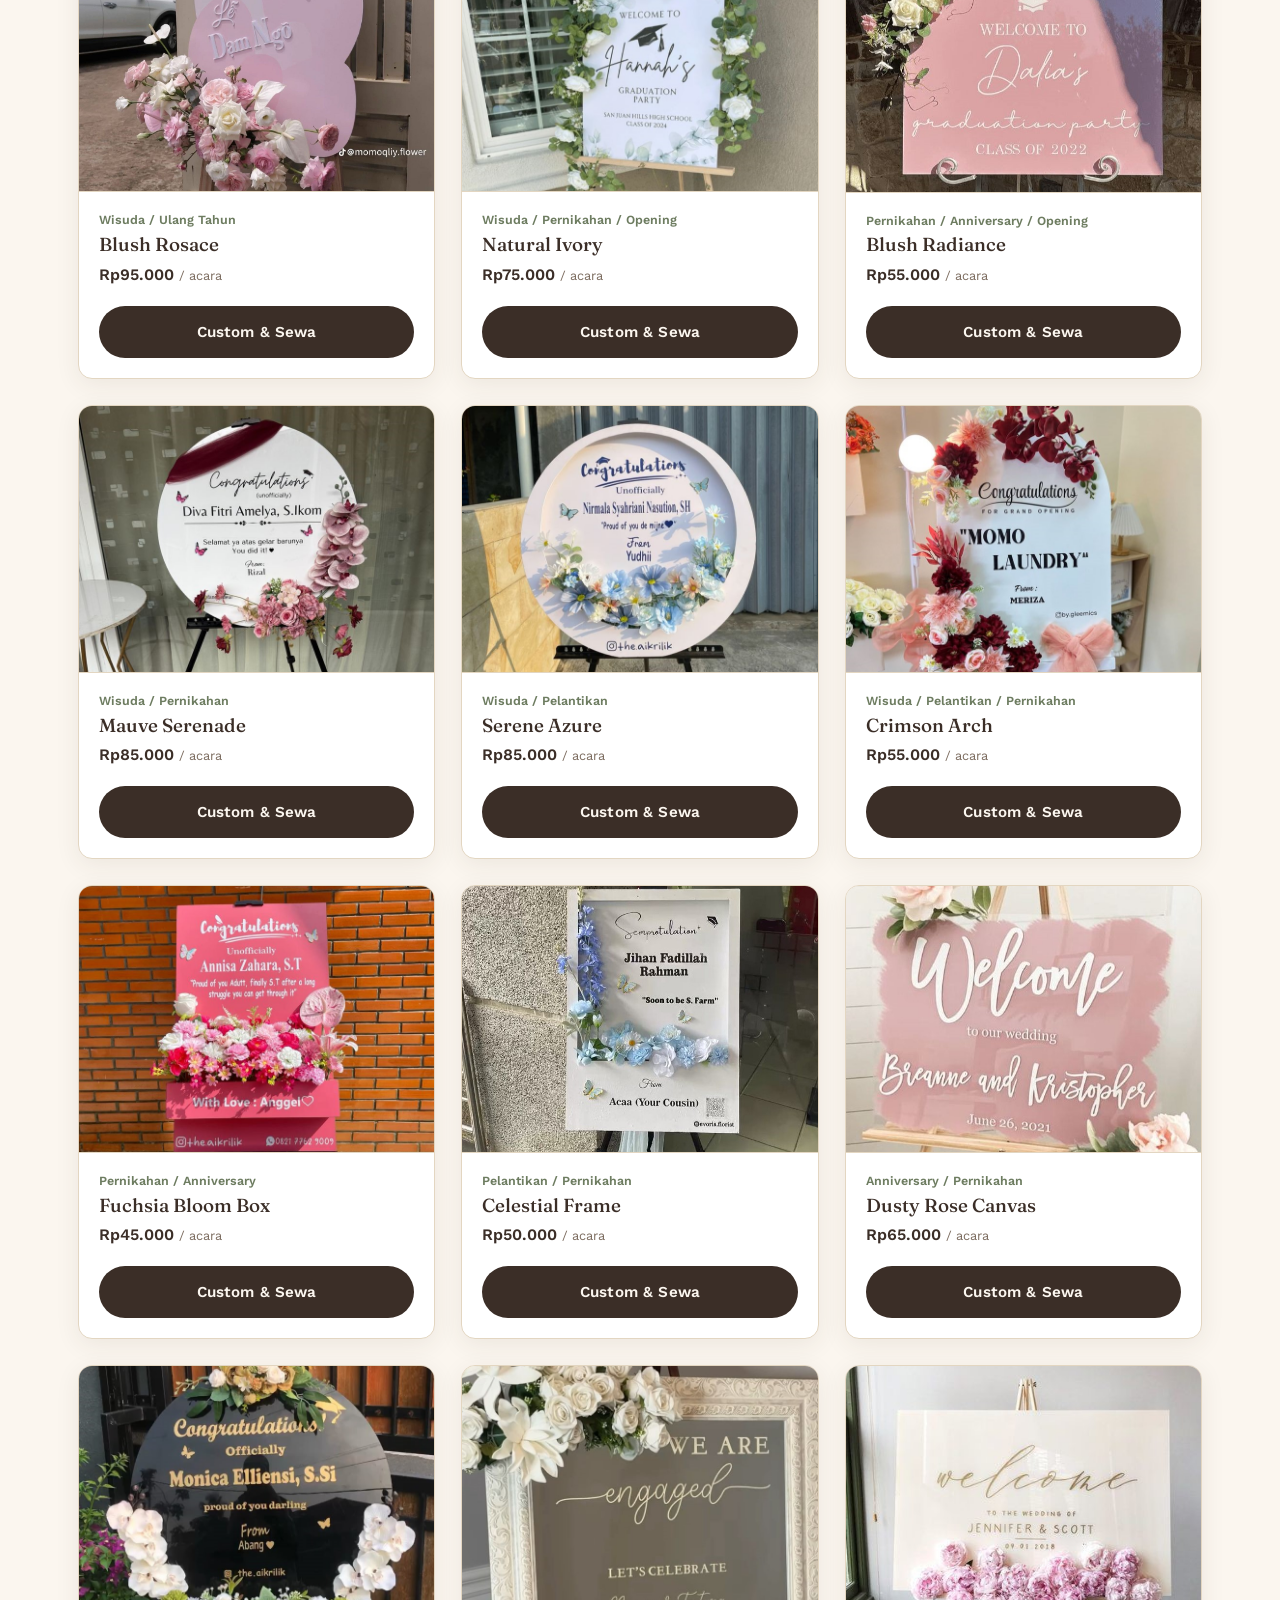
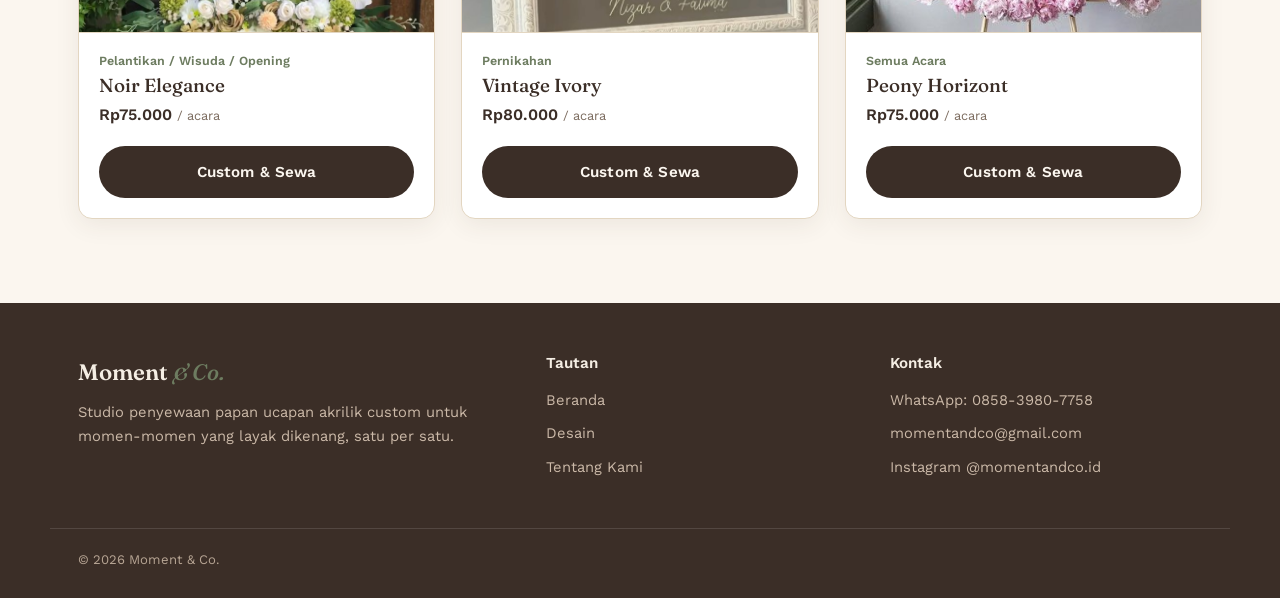
==== commit e2f0cf4f: "Update index.html" ====
--- a/index.html
+++ b/index.html
@@ -63,7 +63,7 @@
     <div class="wrap">
       <div class="hero-copy">
         <p class="hero-eyebrow">Papan ucapan untuk acara dan momen penting mu.</p>
-        <h1>Setiap momen penting pantas punya kata-katanya sendiri.</h1>
+        <h1>Setiap momen penting pantas punya kata-katanya sendiri 🌹</h1>
         <p class="hero-lead">Kami menyewakan papan ucapan akrilik untuk wisuda, sidang, pernikahan, pembukaan usaha, hingga pelantikan, dll — kata-katanya Anda yang tentukan, kami yang wujudkan.</p>
         <div class="hero-actions">
           <a href="#desain" class="btn btn-primary">Jelajahi Desain</a>
@@ -121,7 +121,7 @@
     <div>
       <h4>Kontak</h4>
       <ul>
-        <li><a href="https://wa.me/6281234567890" target="_blank" rel="noopener">WhatsApp: 0858-3980-7758</a></li>
+        <li><a href="https://wa.me/6285839807758" target="_blank" rel="noopener">WhatsApp: 0858-3980-7758</a></li>
         <li><a href="mailto:momentandco@gmail.com">momentandco@gmail.com</a></li>
         <li><a href="#" onclick="return false;">Instagram @momentandco.id</a></li>
       </ul>
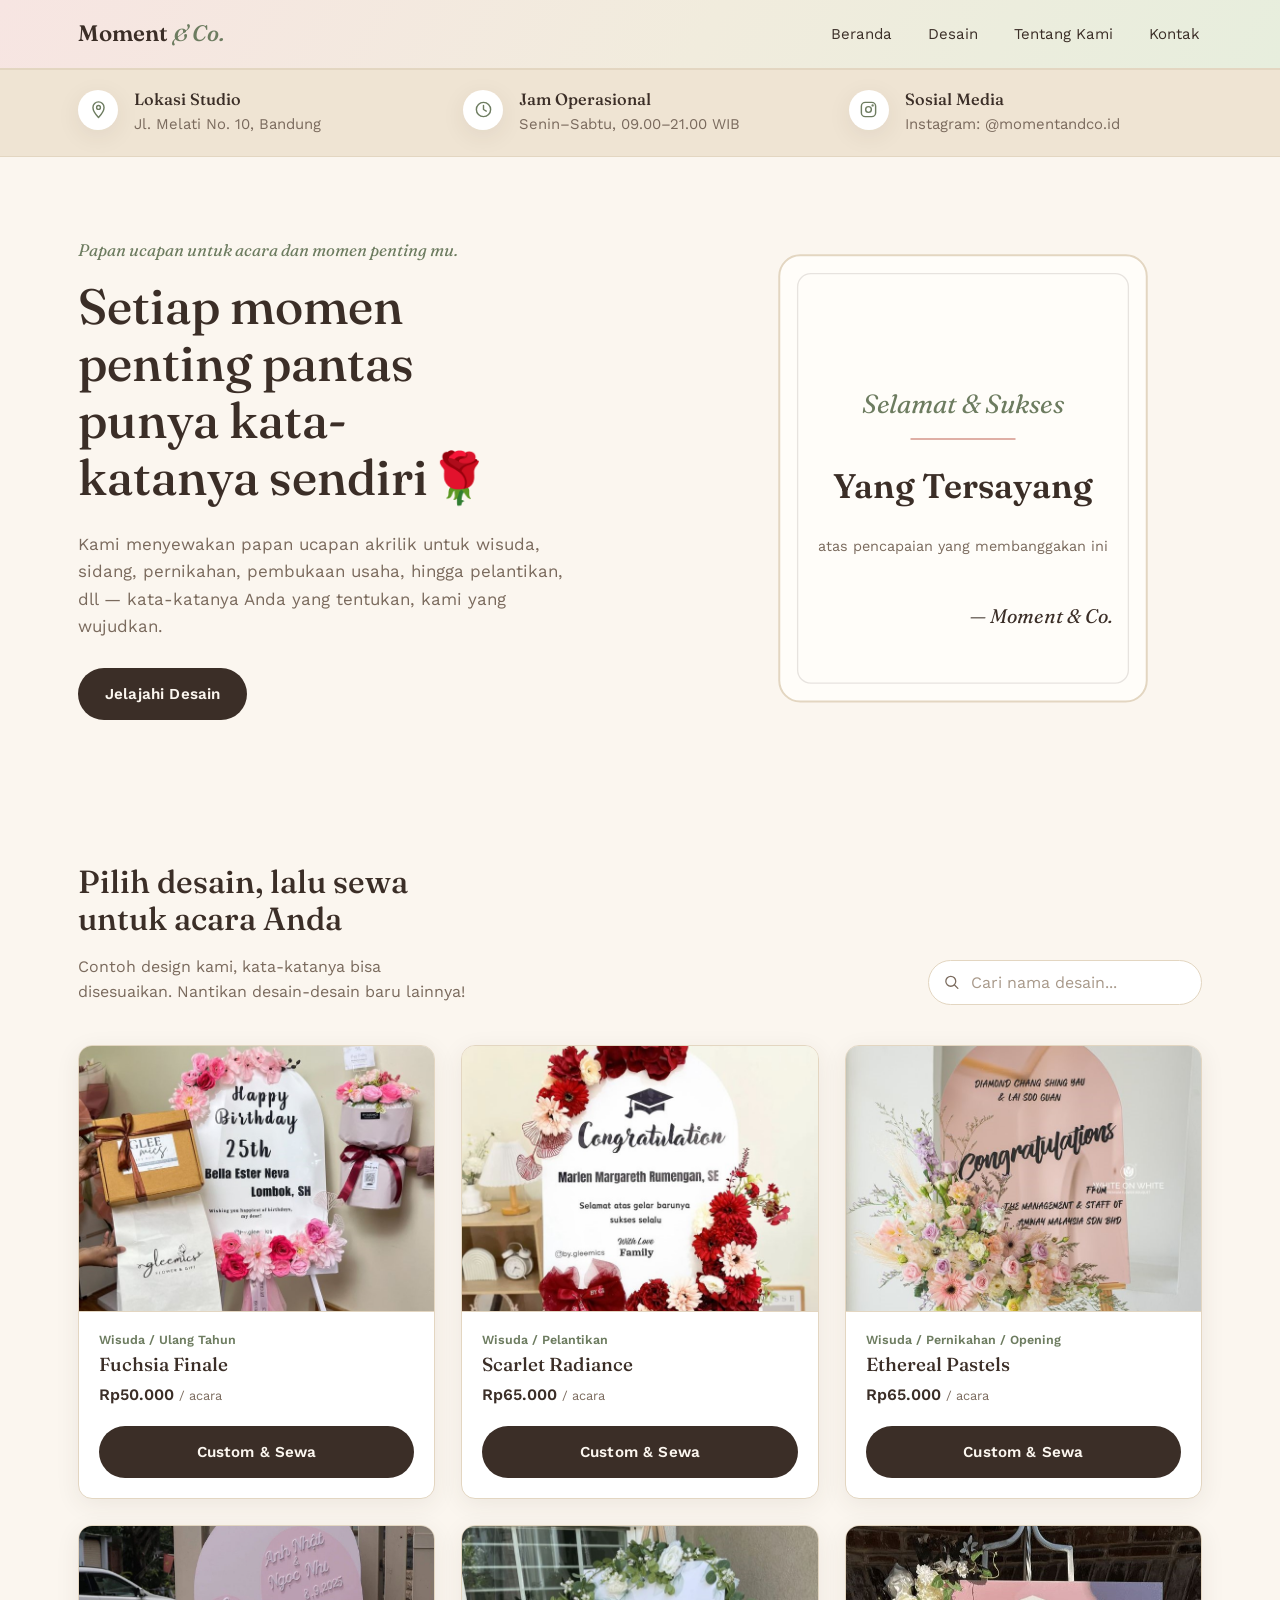
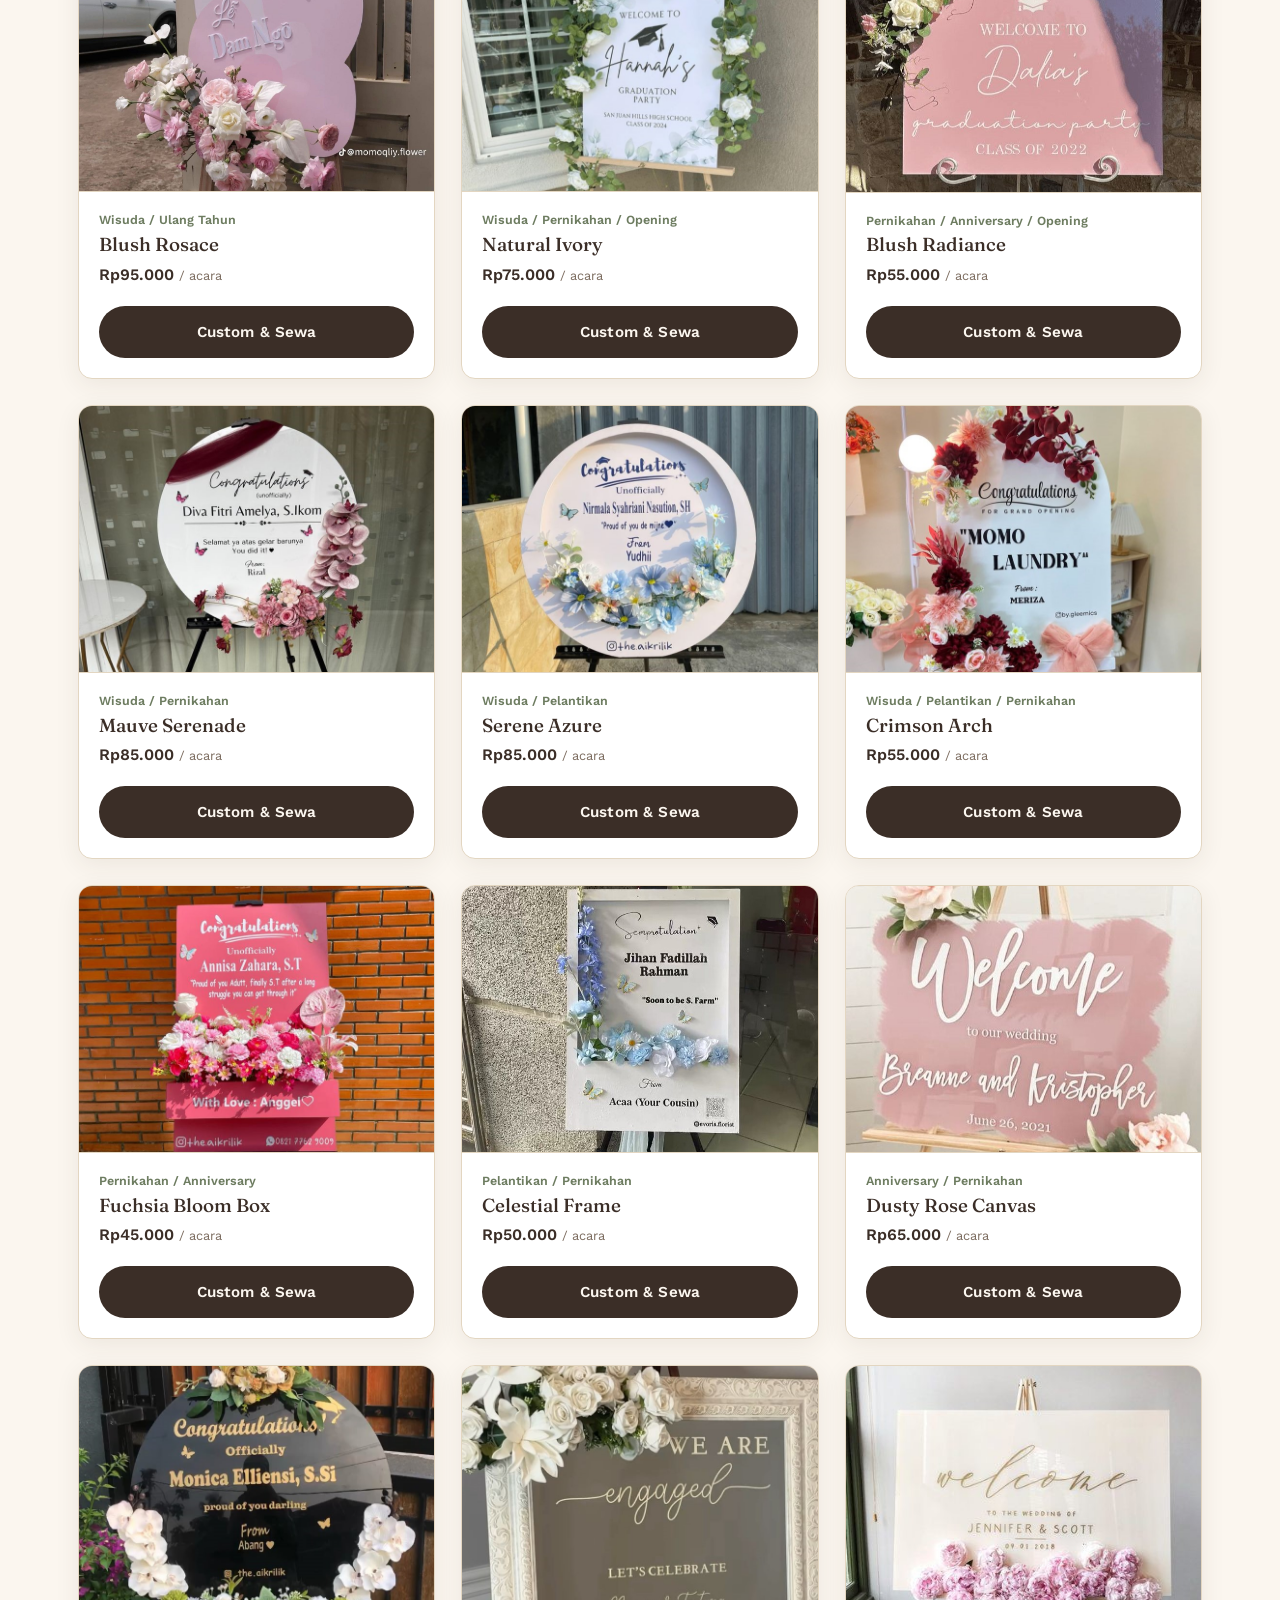
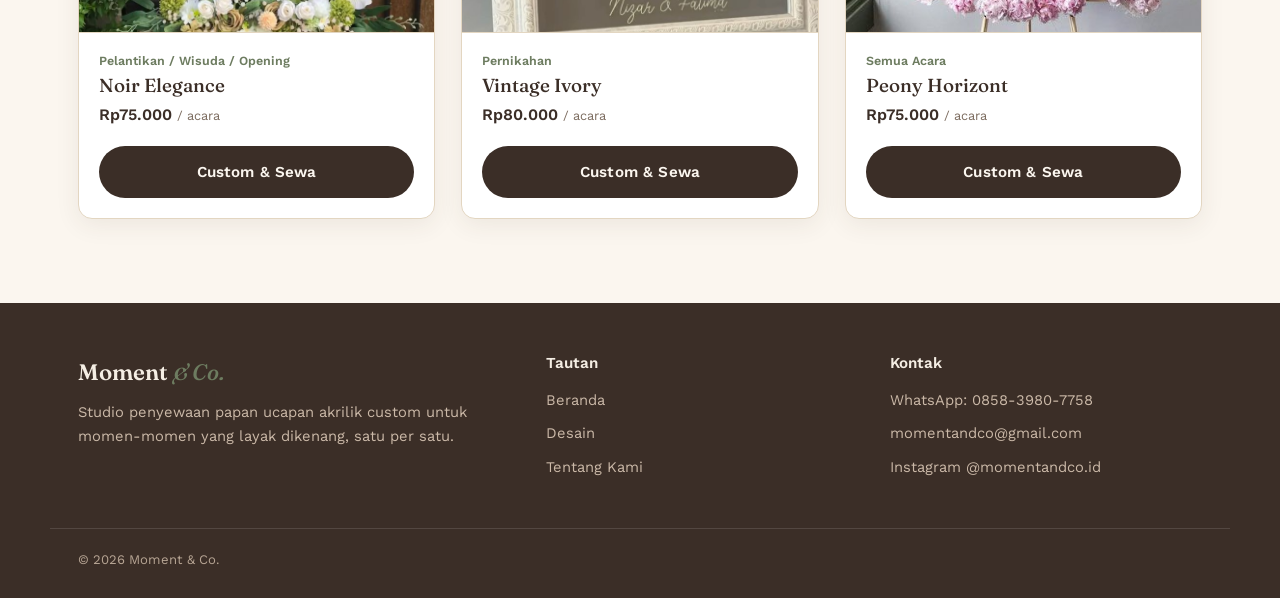
==== commit 50b9cba4: "Update index.html" ====
--- a/index.html
+++ b/index.html
@@ -63,7 +63,7 @@
     <div class="wrap">
       <div class="hero-copy">
         <p class="hero-eyebrow">Papan ucapan untuk acara dan momen penting mu.</p>
-        <h1>Setiap momen penting pantas punya kata-katanya sendiri 🌹</h1>
+        <h1>Setiap momen penting pantas punya kata-katanya sendiri🌹</h1>
         <p class="hero-lead">Kami menyewakan papan ucapan akrilik untuk wisuda, sidang, pernikahan, pembukaan usaha, hingga pelantikan, dll — kata-katanya Anda yang tentukan, kami yang wujudkan.</p>
         <div class="hero-actions">
           <a href="#desain" class="btn btn-primary">Jelajahi Desain</a>
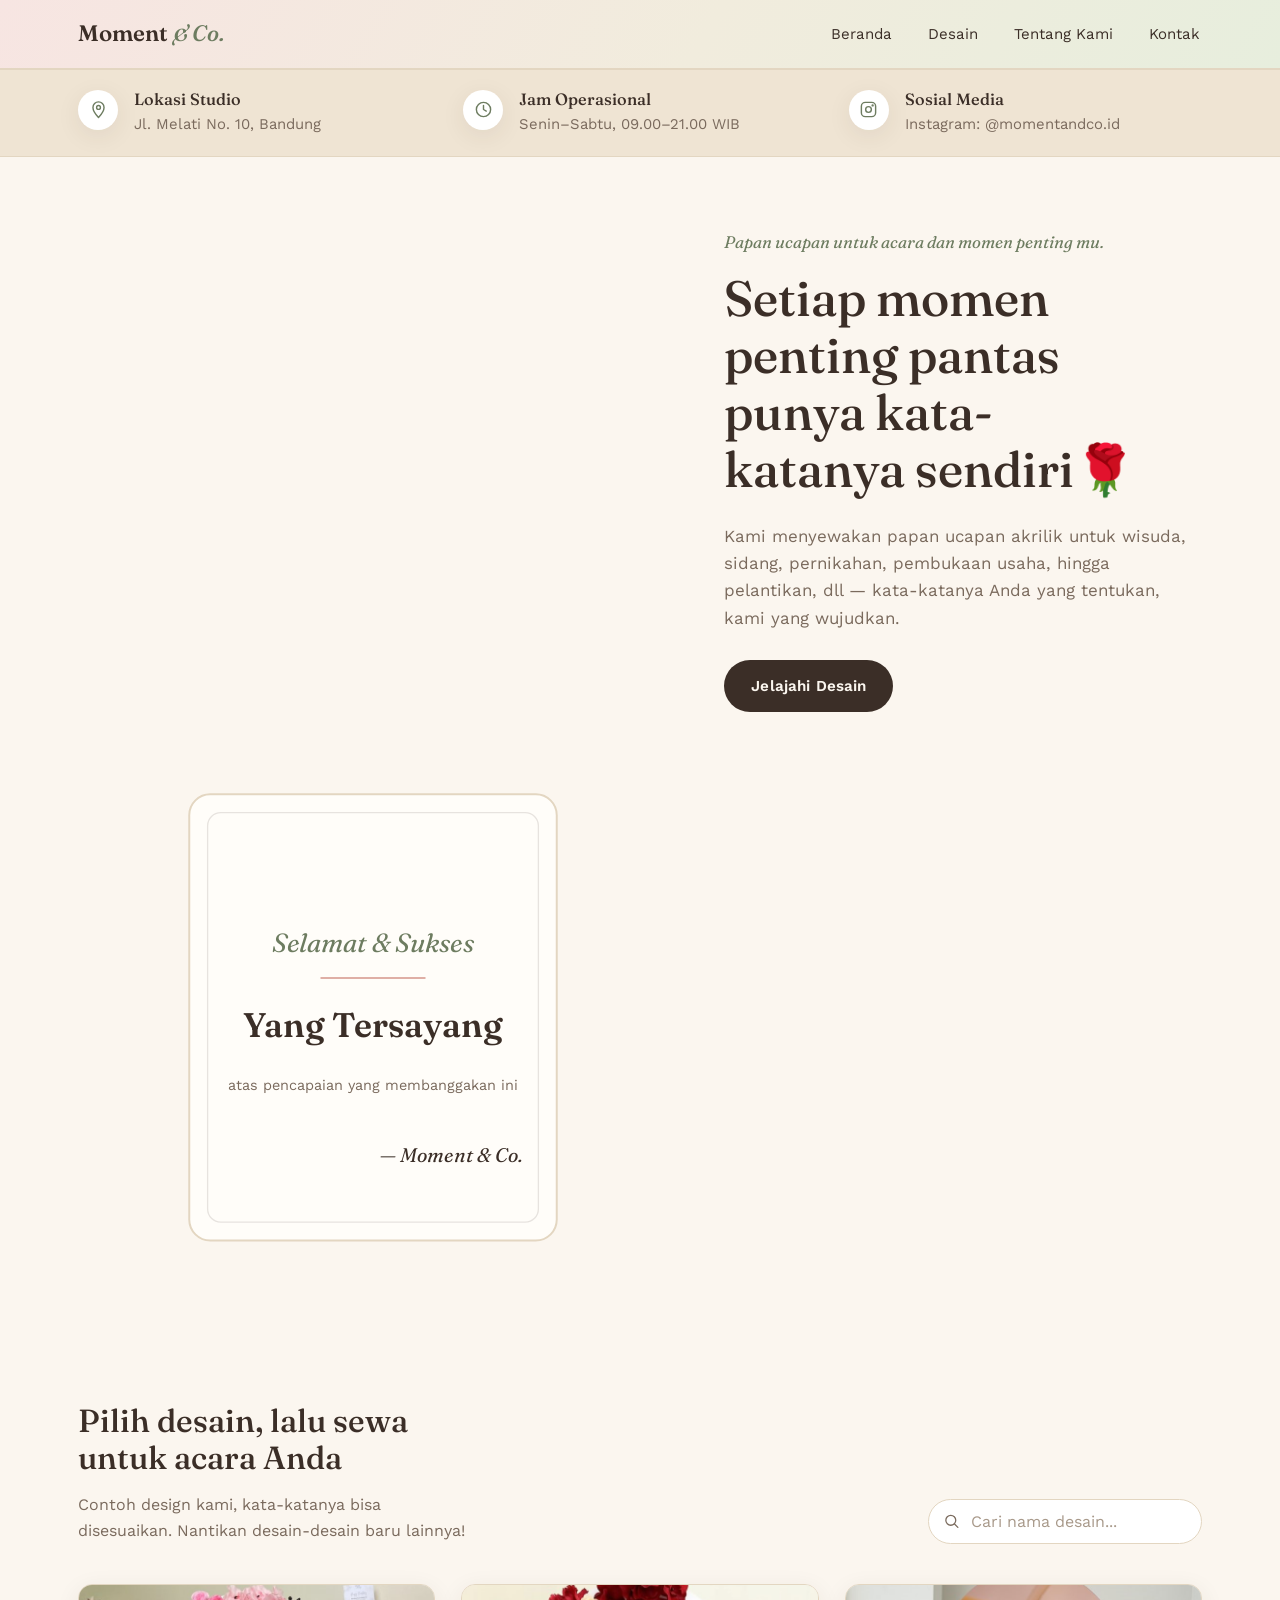
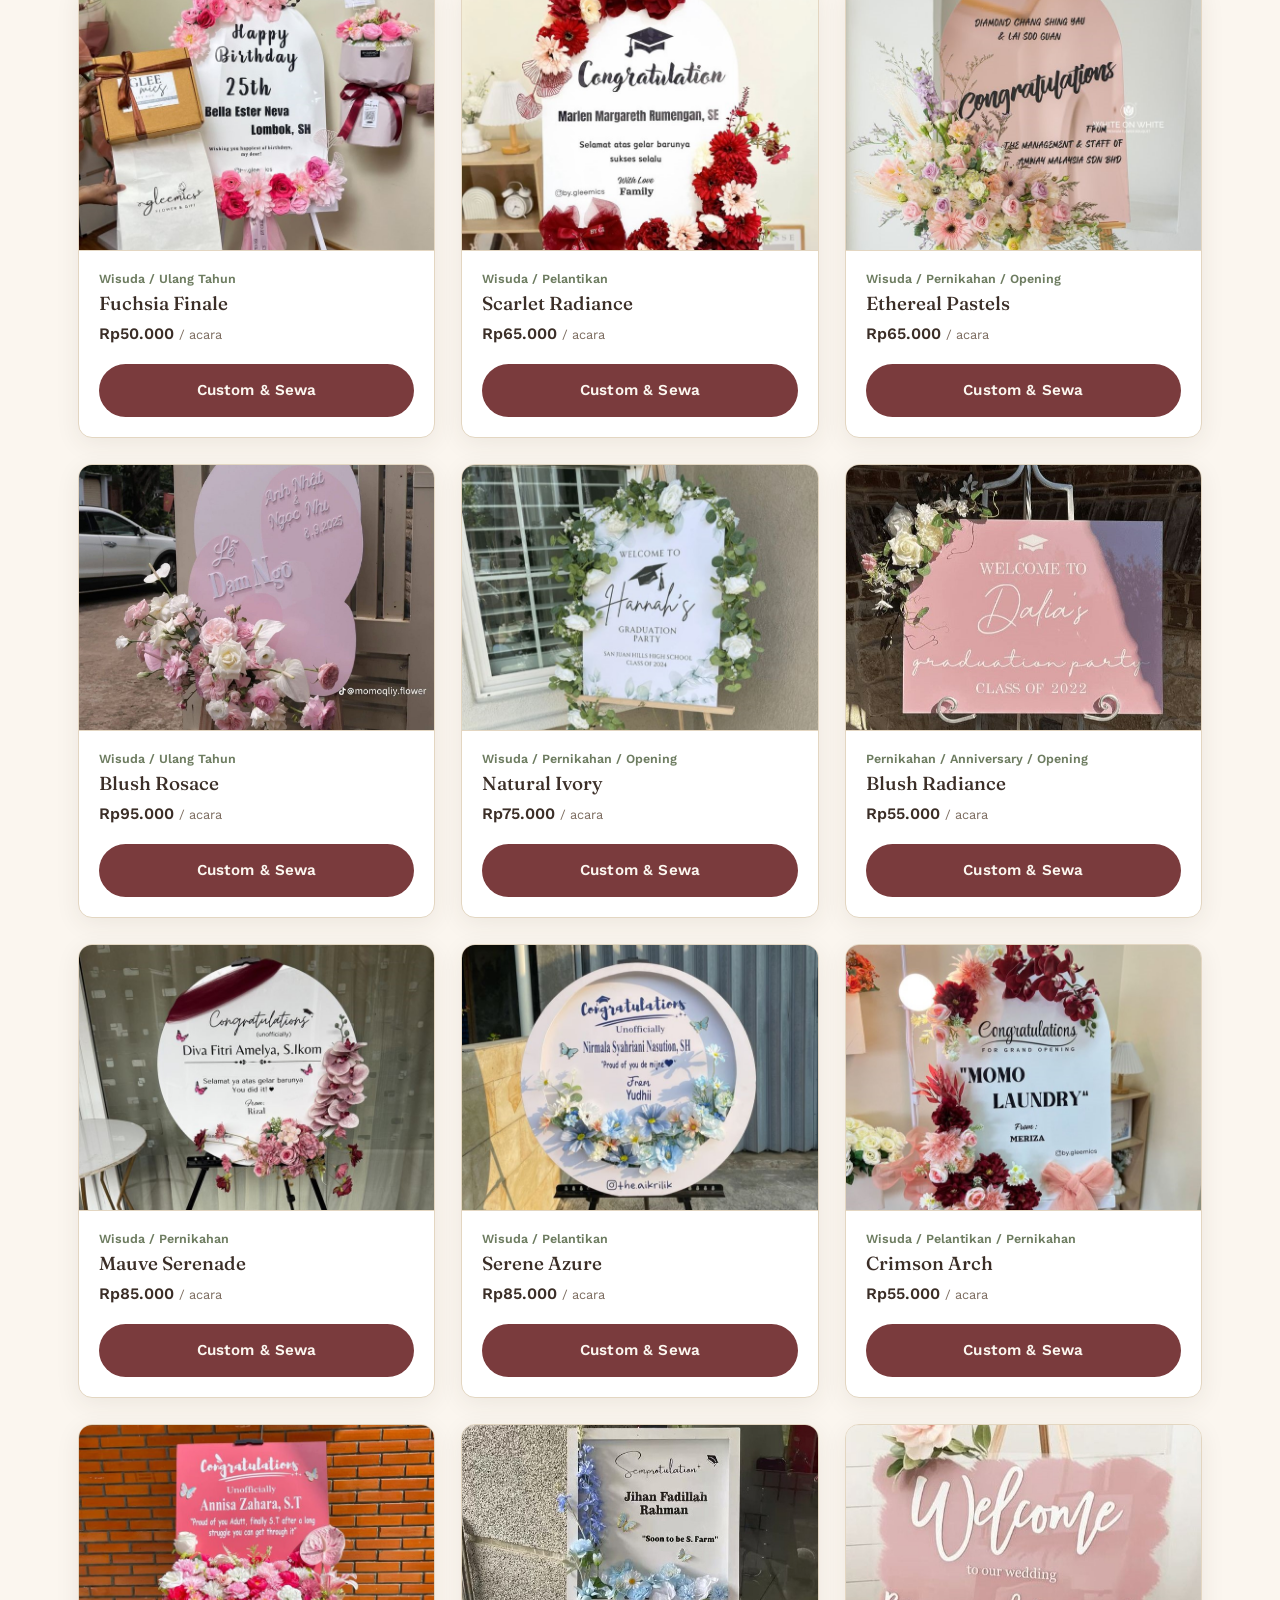
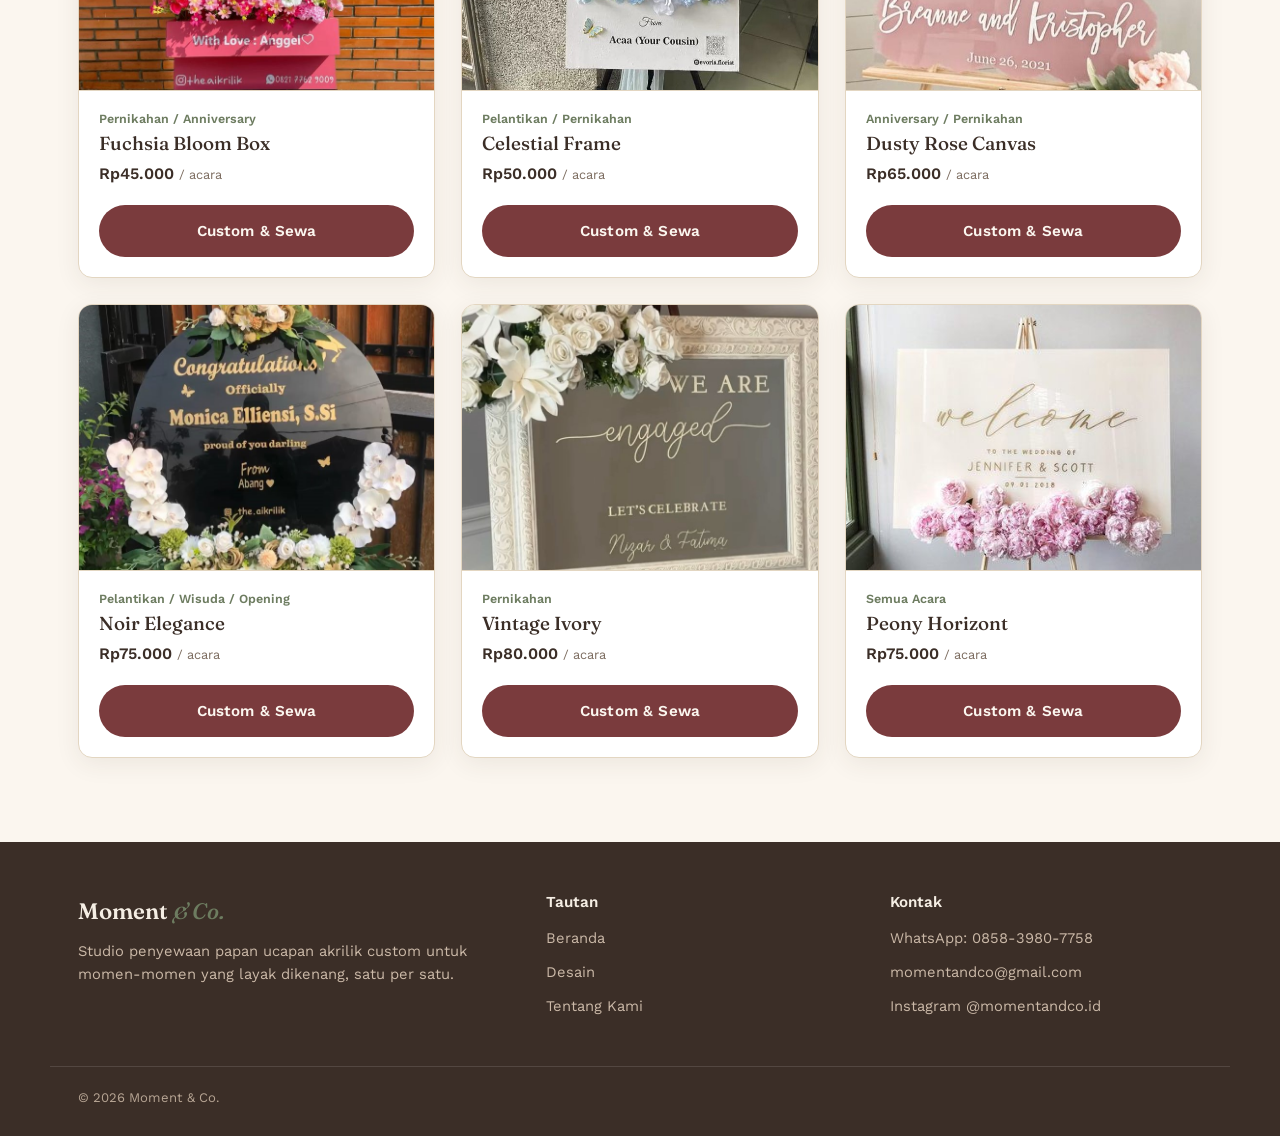
==== commit db561b46: "Add flower ornament image to hero section" ====
--- a/index.html
+++ b/index.html
@@ -61,6 +61,13 @@
   <!-- HERO -->
   <section class="hero" id="utama">
     <div class="wrap">
+      <!-- Ornamen bunga -->
+    <img
+      src="./flower.png"
+      alt=""
+      class="hero-flower"
+      aria-hidden="true"
+    >
       <div class="hero-copy">
         <p class="hero-eyebrow">Papan ucapan untuk acara dan momen penting mu.</p>
         <h1>Setiap momen penting pantas punya kata-katanya sendiri🌹</h1>
--- a/css/style.css
+++ b/css/style.css
@@ -17,6 +17,10 @@
   --rose-dark:#C68F84;
   --beige:#EFE4D3;
   --line:#E3D6C1;
+
+  /* Muted maroon for board CTA */
+  --maroon-muted: #7A3B3D;
+  --maroon-muted-dark: #662f31;
 
   --font-display:'Fraunces', serif;
   --font-body:'Work Sans', sans-serif;
@@ -346,6 +350,18 @@
 .price-unit{ color:var(--taupe); font-weight:400; font-size:0.8rem; }
 .board-body .btn{ margin-top:auto; }
 
+/* Override: make the board card CTA a muted maroon while keeping other primary buttons unchanged */
+.board-body .btn-primary{
+  background:var(--maroon-muted);
+  color:var(--ivory);
+  border-color:transparent;
+}
+.board-body .btn-primary:hover{
+  background:var(--maroon-muted-dark);
+  box-shadow:var(--shadow-lift);
+  transform:translateY(-1px);
+}
+
 /* ---------- Footer ---------- */
 .site-footer{
   background:var(--espresso);
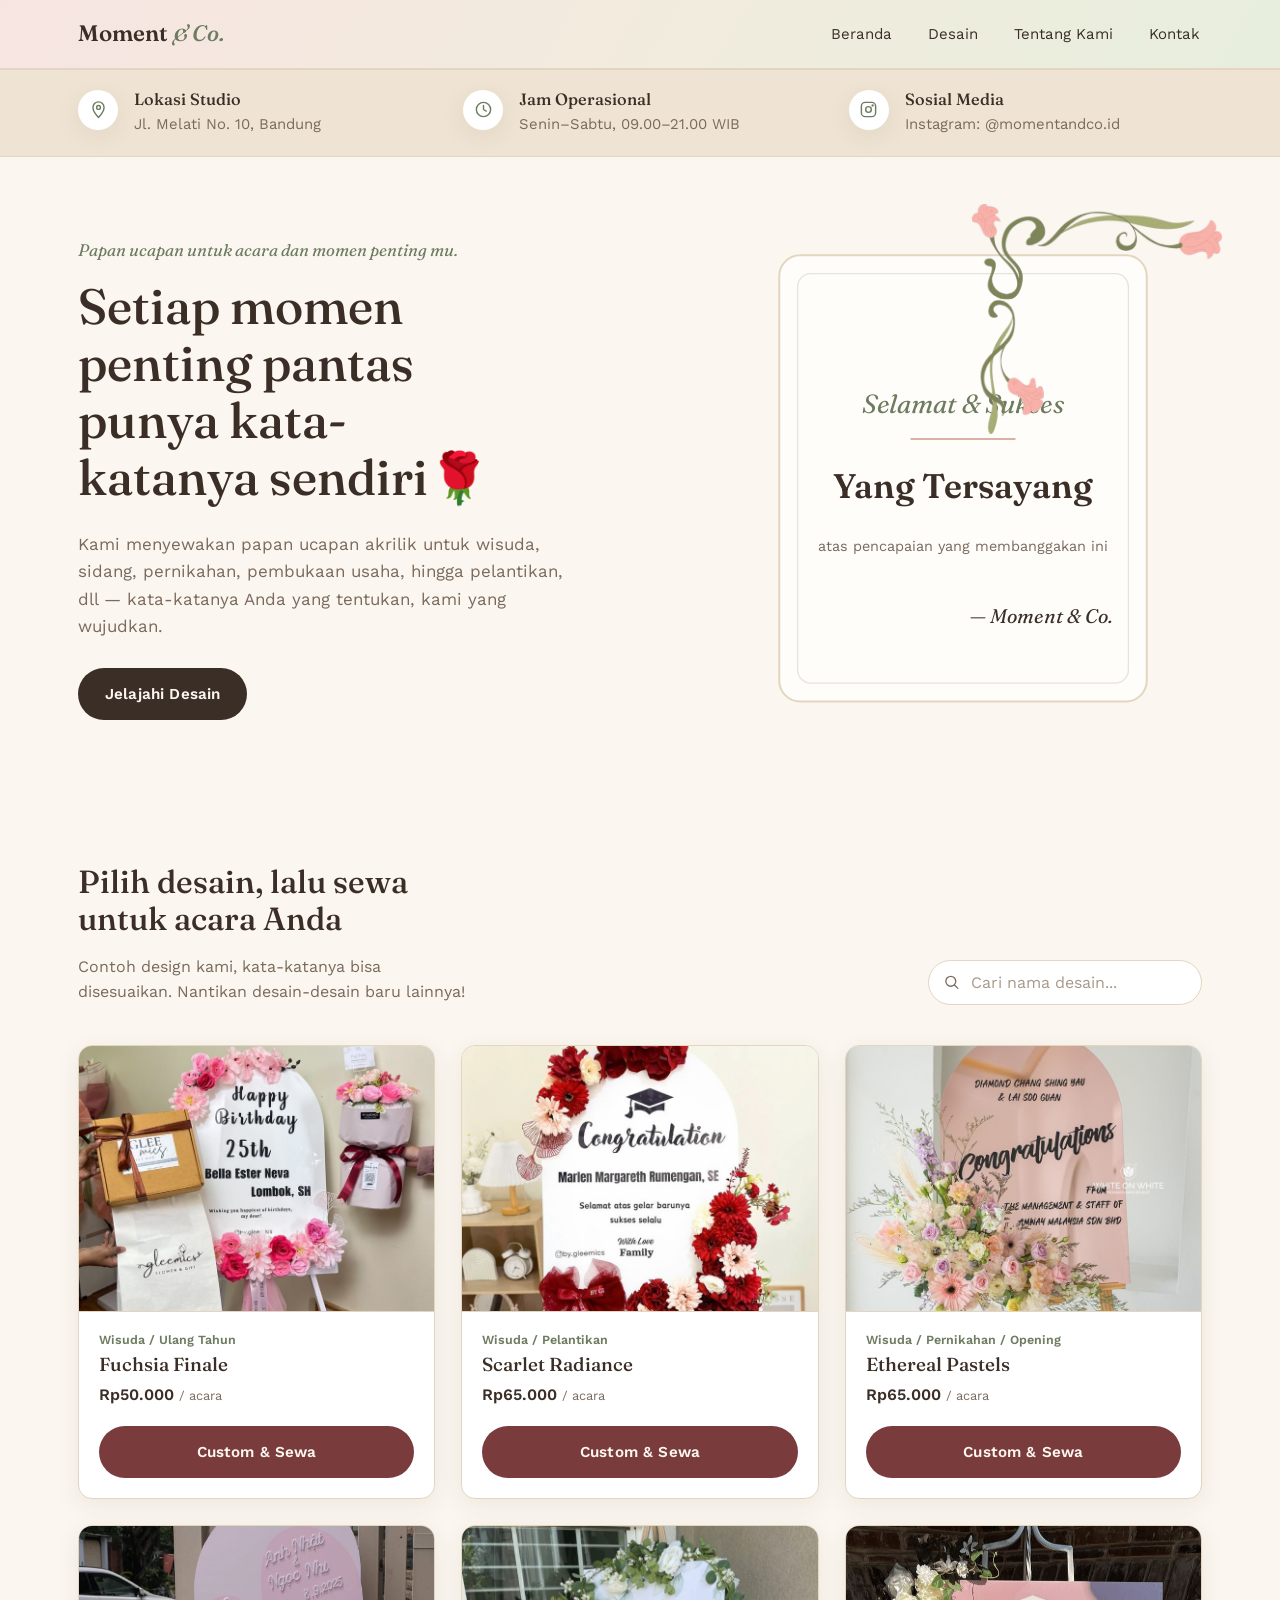
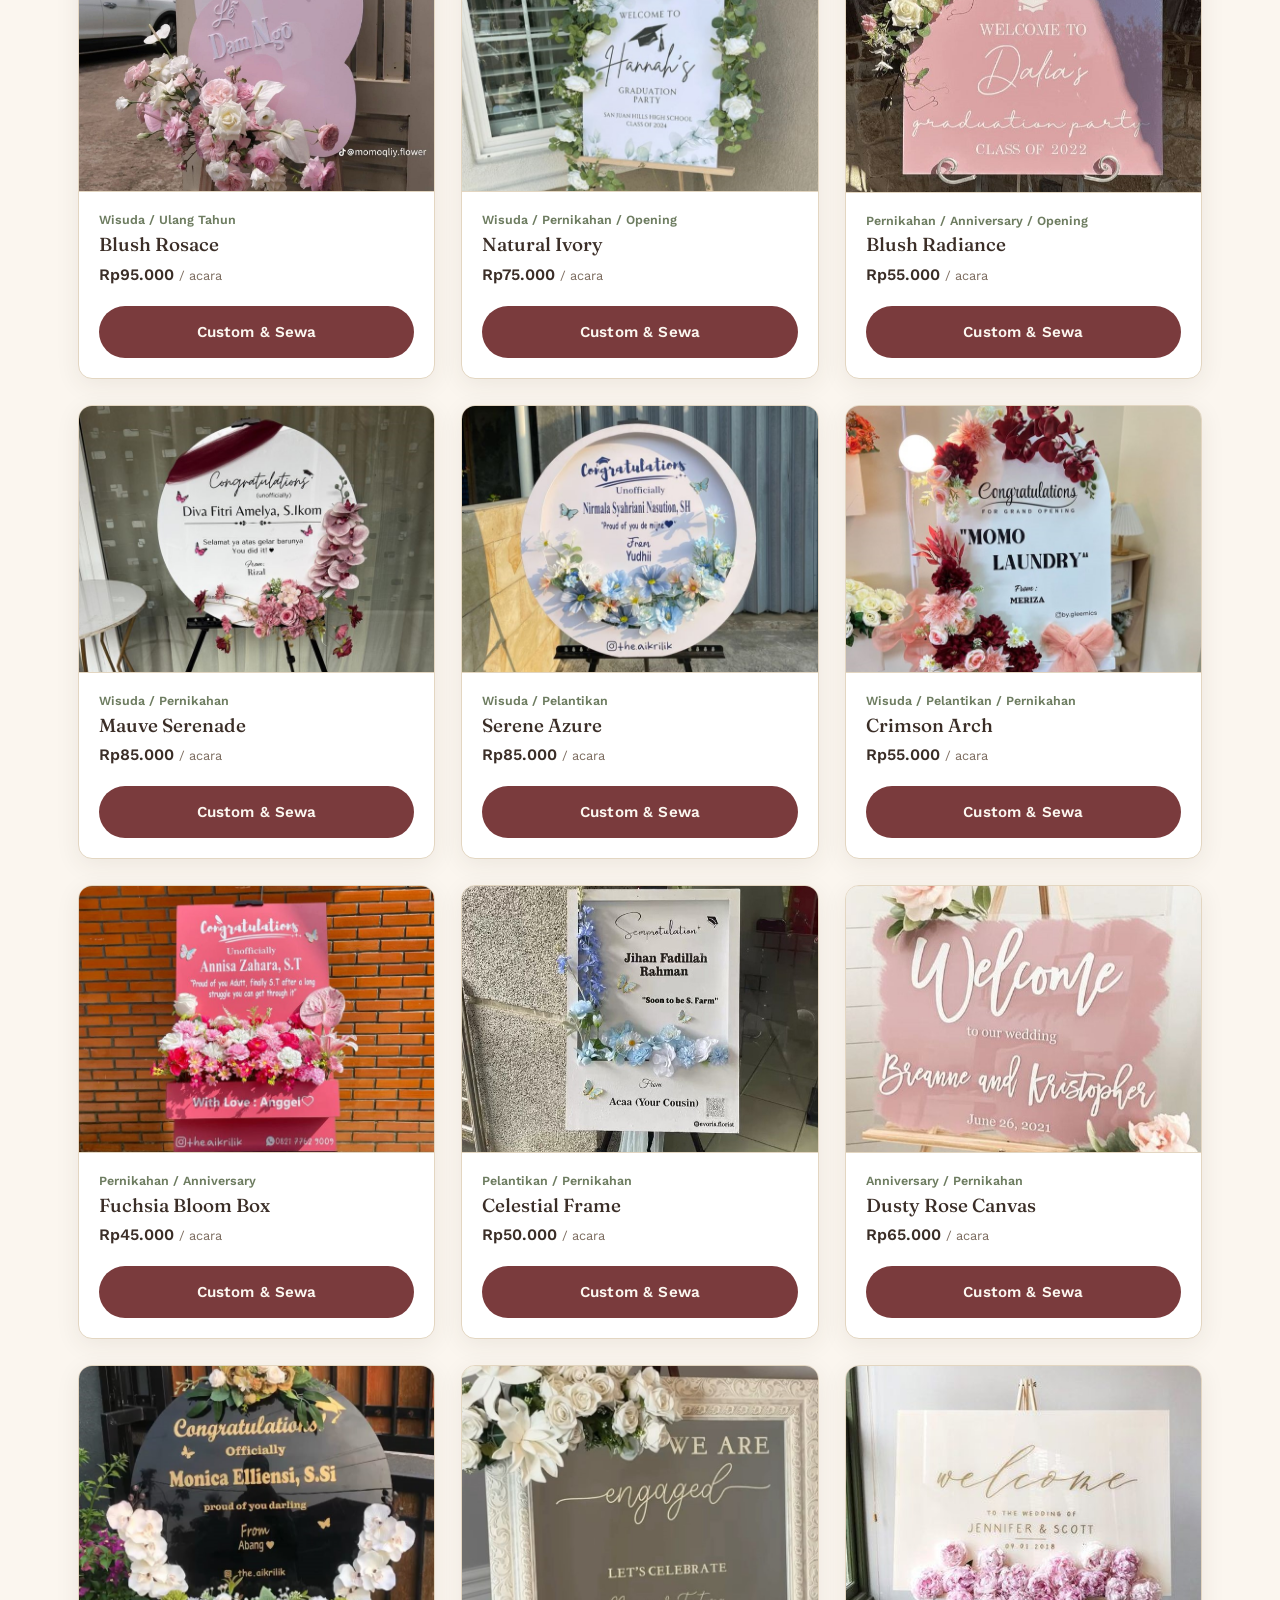
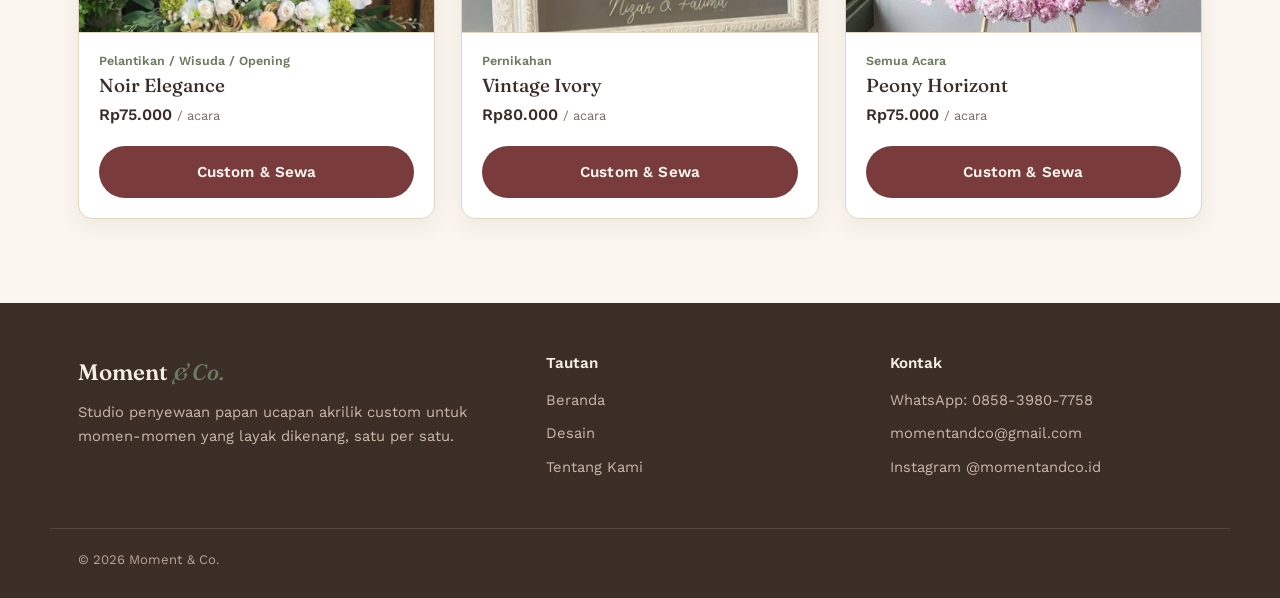
==== commit c8a9e318: "Reposition flower ornament in hero section Removed the flower ornament image from the hero section a" ====
--- a/index.html
+++ b/index.html
@@ -61,13 +61,6 @@
   <!-- HERO -->
   <section class="hero" id="utama">
     <div class="wrap">
-      <!-- Ornamen bunga -->
-    <img
-      src="./flower.png"
-      alt=""
-      class="hero-flower"
-      aria-hidden="true"
-    >
       <div class="hero-copy">
         <p class="hero-eyebrow">Papan ucapan untuk acara dan momen penting mu.</p>
         <h1>Setiap momen penting pantas punya kata-katanya sendiri🌹</h1>
@@ -77,6 +70,13 @@
         </div>
       </div>
       <div class="hero-art" aria-hidden="true">
+        <!-- Ornamen bunga -->
+    <img
+      src="./flower.png"
+      alt=""
+      class="hero-flower"
+      aria-hidden="true"
+    >
         <svg viewBox="0 0 320 380" fill="none">
           <rect x="20" y="20" width="280" height="340" rx="16" fill="#FFFDF9" stroke="#E3D6C1" stroke-width="1.5"/>
           <rect x="34" y="34" width="252" height="312" rx="10" fill="none" stroke="#3B2E27" stroke-opacity="0.12"/>
--- a/css/style.css
+++ b/css/style.css
@@ -194,6 +194,25 @@
   grid-template-columns:1.05fr 0.85fr;
   gap:56px;
   align-items:center;
+   position: relative;
+   overflow: visible;
+}
+.hero-flower {
+  position: absolute;
+  top: -25px;
+  right: -20px;
+  width: 250px;
+  height: auto;
+  z-index: 3;
+  pointer-events: none;
+}
+@media (max-width: 768px) {
+  .hero-flower {
+    width: 180px;
+    top: -15px;
+    right: -25px;
+    opacity: 0.9;
+  }
 }
 .hero-eyebrow{
   font-family:var(--font-display);
